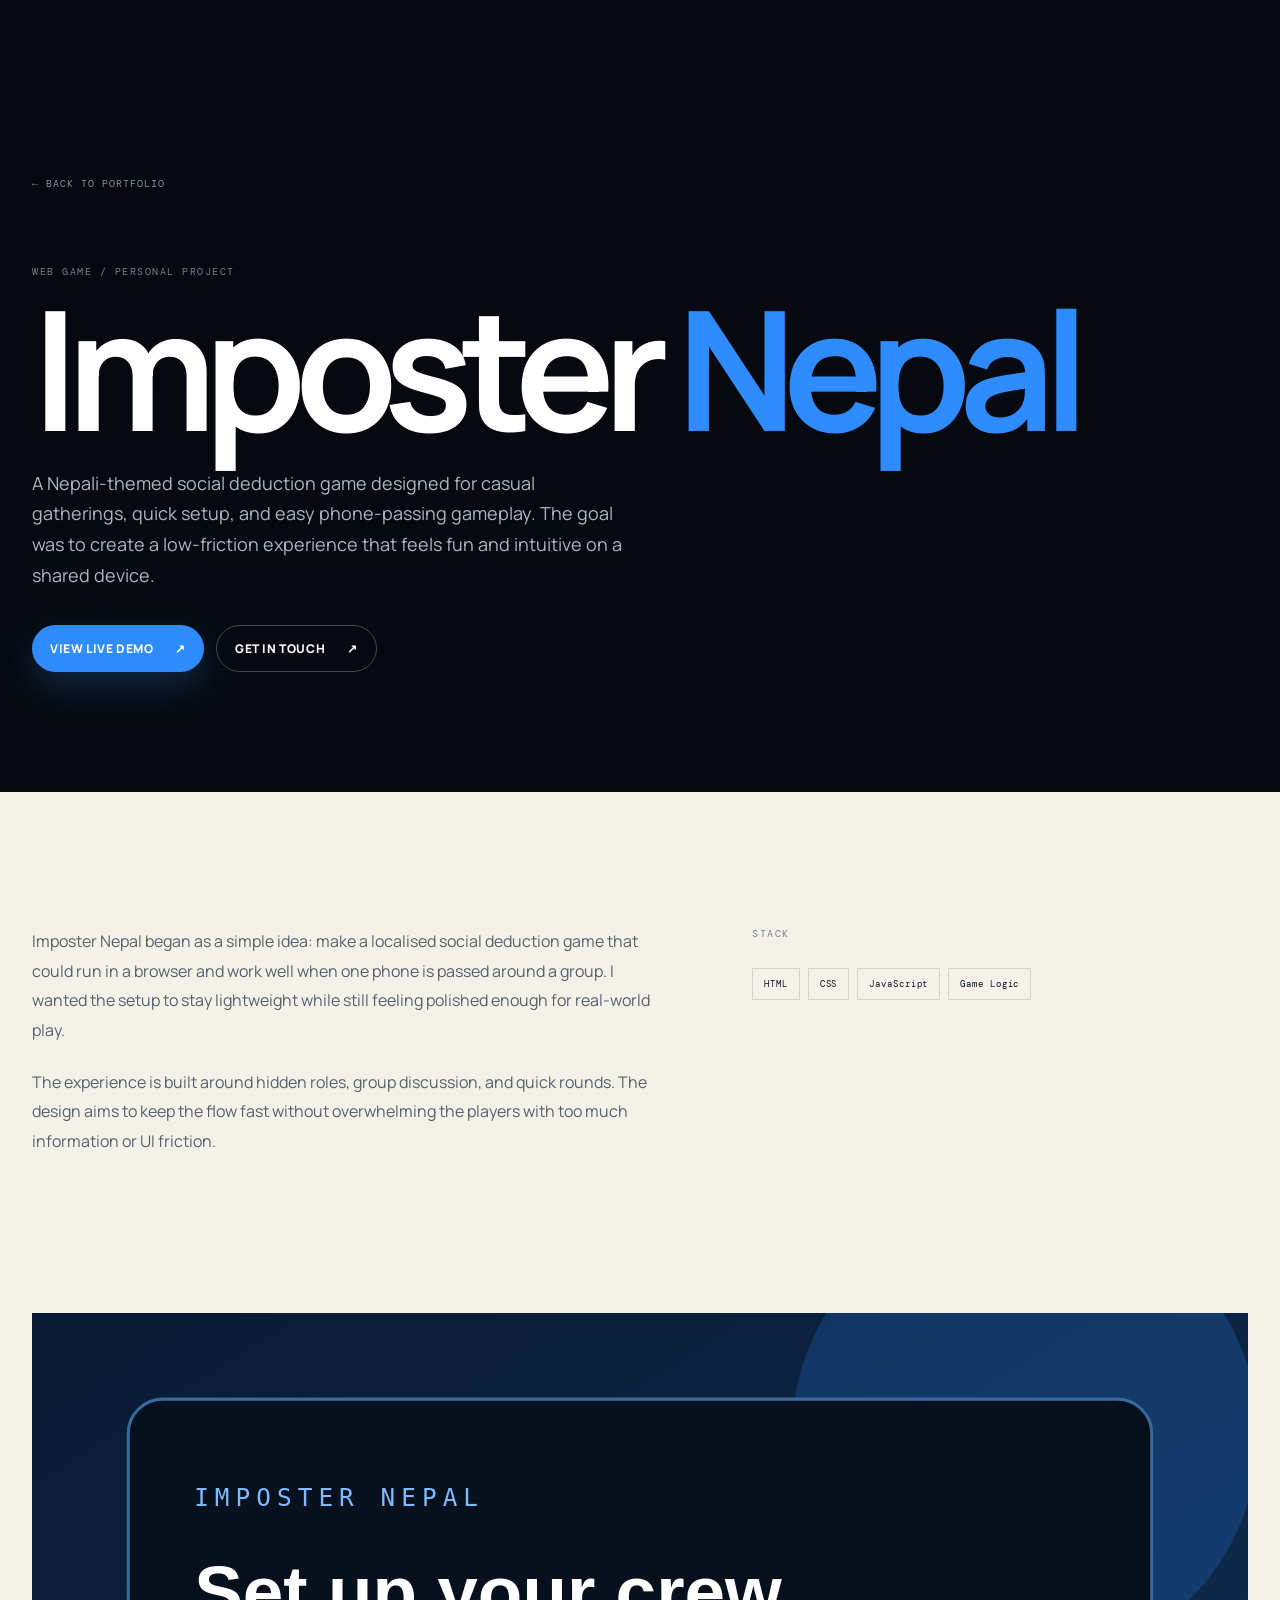
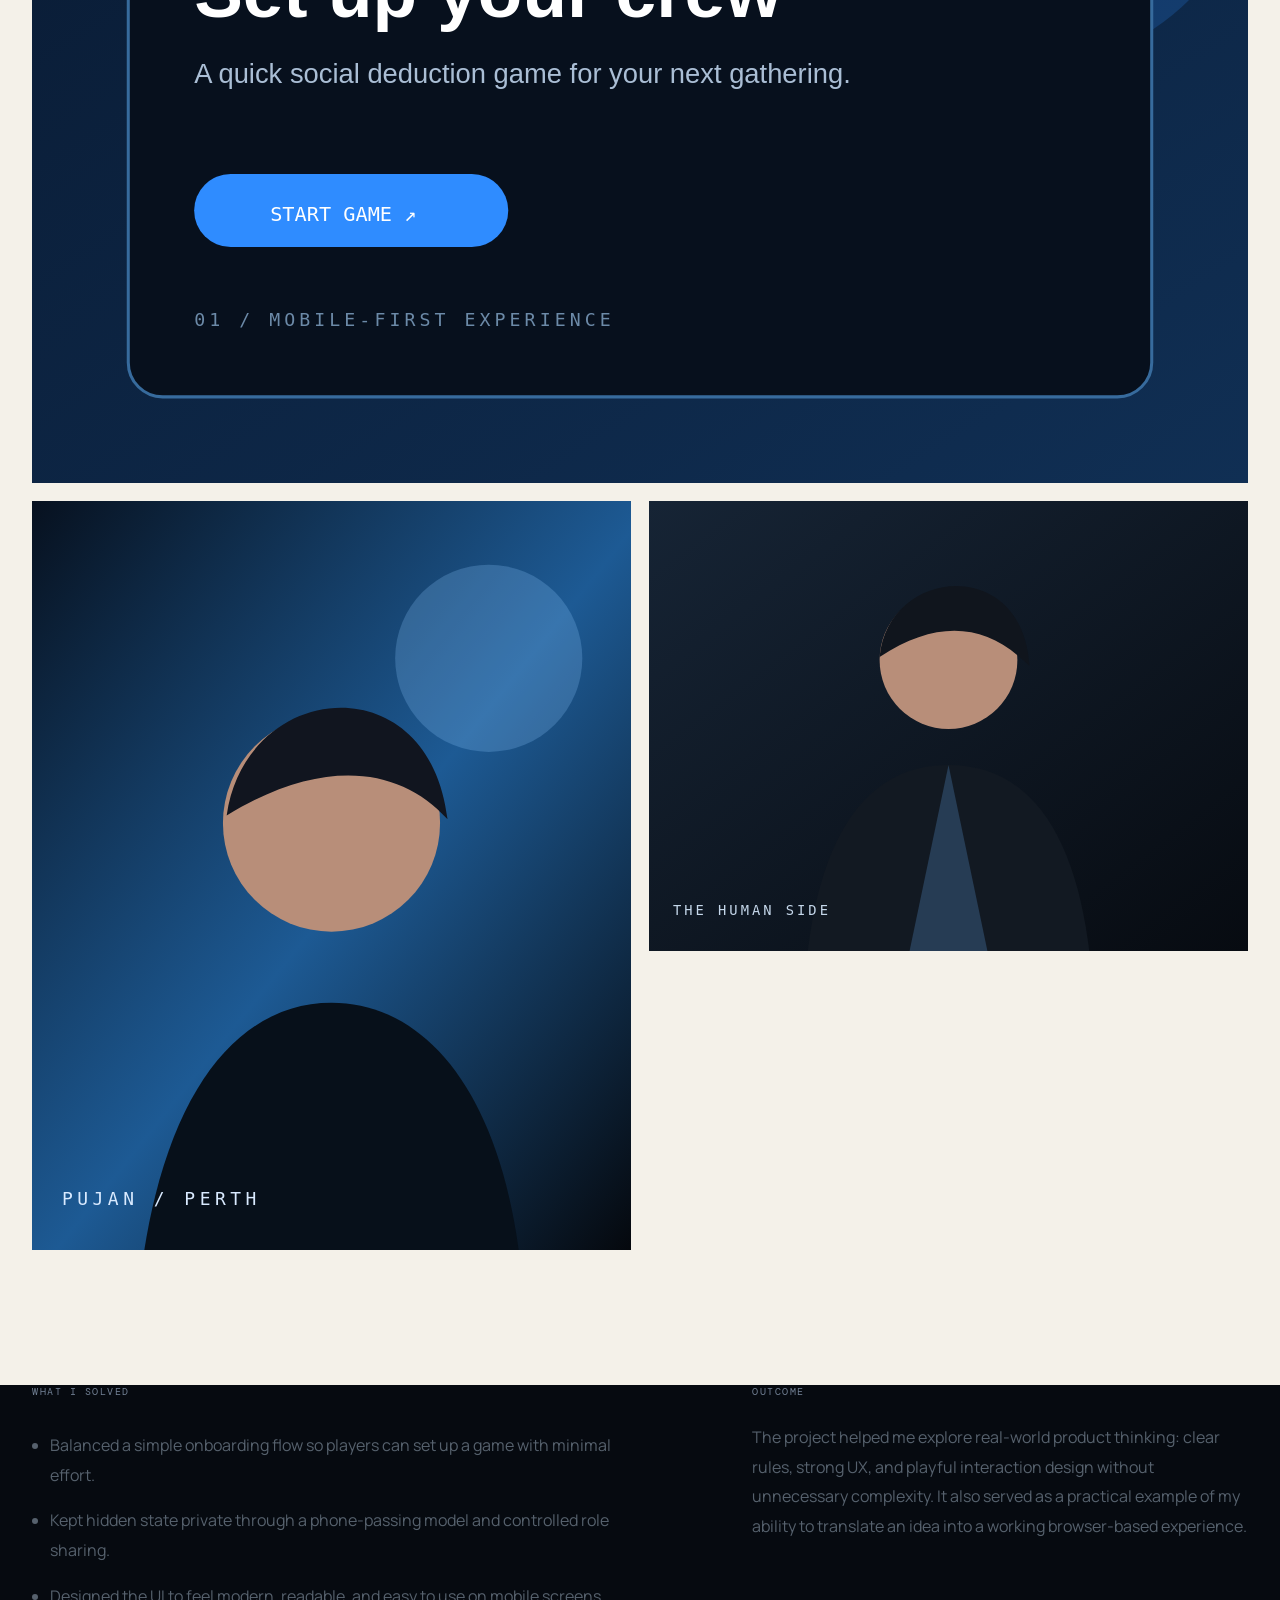
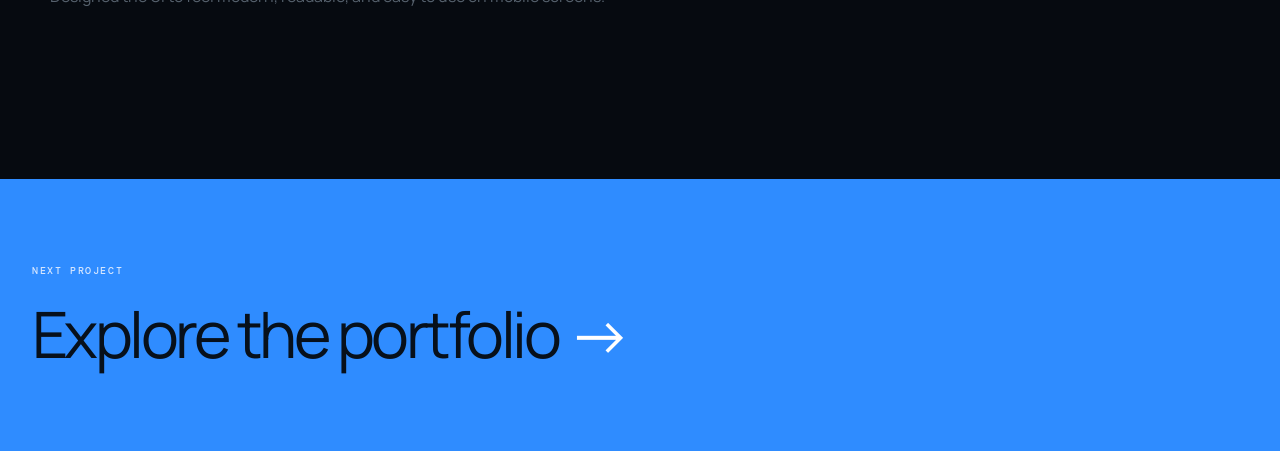
==== projects/imposter-nepal.html @ a8d38102 "Build personal portfolio website Create a responsive portfolio landing page with animated interactio" ====
<!doctype html>
<html lang="en">
<head>
  <meta charset="utf-8">
  <meta name="viewport" content="width=device-width,initial-scale=1">
  <meta name="description" content="Imposter Nepal case study - a social deduction party web game built with HTML, CSS and JavaScript.">
  <title>Imposter Nepal - Case Study</title>
  <link rel="preconnect" href="https://fonts.googleapis.com">
  <link rel="preconnect" href="https://fonts.gstatic.com" crossorigin>
  <link href="https://fonts.googleapis.com/css2?family=DM+Mono:wght@400;500&family=Manrope:wght@400;500;600;700;800&display=swap" rel="stylesheet">
  <link rel="stylesheet" href="../styles.css">
</head>
<body class="case-page">
  <header class="case-hero">
    <div class="container">
      <a class="back-link" href="../index.html">← Back to portfolio</a>
      <div class="case-kicker">WEB GAME / PERSONAL PROJECT</div>
      <h1>Imposter <em>Nepal</em></h1>
      <p>A Nepali-themed social deduction game designed for casual gatherings, quick setup, and easy phone-passing gameplay. The goal was to create a low-friction experience that feels fun and intuitive on a shared device.</p>
      <div class="case-actions">
        <a class="btn btn-primary" href="https://pujanp9.github.io/Imposter-Nepal/" target="_blank" rel="noreferrer">View live demo <span>↗</span></a>
        <a class="btn btn-ghost" href="../index.html#contact">Get in touch <span>↗</span></a>
      </div>
    </div>
  </header>
  <main>
    <section class="case-section">
      <div class="container case-grid">
        <div class="case-copy">
          <p>Imposter Nepal began as a simple idea: make a localised social deduction game that could run in a browser and work well when one phone is passed around a group. I wanted the setup to stay lightweight while still feeling polished enough for real-world play.</p>
          <p>The experience is built around hidden roles, group discussion, and quick rounds. The design aims to keep the flow fast without overwhelming the players with too much information or UI friction.</p>
        </div>
        <aside>
          <div class="case-kicker">STACK</div>
          <div class="case-tech"><span>HTML</span><span>CSS</span><span>JavaScript</span><span>Game Logic</span></div>
        </aside>
      </div>
    </section>
    <section class="case-gallery">
      <div class="container">
        <div class="gallery-main"><img src="../assets/images/imposter-setup.svg" alt="Imposter Nepal setup screen"></div>
        <div class="gallery-two">
          <img src="../assets/images/pujan-night.svg" alt="Project atmosphere detail">
          <img src="../assets/images/pujan-formal.svg" alt="Project usage example">
        </div>
      </div>
    </section>
    <section class="case-section dark-section" style="padding-top:0;">
      <div class="container case-grid">
        <div class="case-copy">
          <div class="case-kicker">WHAT I SOLVED</div>
          <ul>
            <li>Balanced a simple onboarding flow so players can set up a game with minimal effort.</li>
            <li>Kept hidden state private through a phone-passing model and controlled role sharing.</li>
            <li>Designed the UI to feel modern, readable, and easy to use on mobile screens.</li>
          </ul>
        </div>
        <div class="case-copy">
          <div class="case-kicker">OUTCOME</div>
          <p>The project helped me explore real-world product thinking: clear rules, strong UX, and playful interaction design without unnecessary complexity. It also served as a practical example of my ability to translate an idea into a working browser-based experience.</p>
        </div>
      </div>
    </section>
    <section class="case-next">
      <div class="container">
        <div class="section-kicker">NEXT PROJECT</div>
        <a href="../index.html#work"><em>Explore the portfolio</em> →</a>
      </div>
    </section>
  </main>
</body>
</html>
---- styles.css ----
:root{--bg:#060a10;--bg2:#0a111a;--surface:#0e1722;--surface2:#111e2c;--paper:#f4f1e9;--ink:#08111d;--white:#f6f8fb;--muted:#9aa7b6;--blue:#2f8cff;--blue2:#1167d9;--red:#e63a4f;--line:rgba(255,255,255,.12);--line-dark:rgba(5,15,25,.13);--mono:'DM Mono',monospace;--sans:'Manrope',sans-serif;--ease:cubic-bezier(.2,.75,.2,1)}*{box-sizing:border-box}html{scroll-behavior:smooth}body{margin:0;background:var(--paper);color:var(--ink);font-family:var(--sans);overflow-x:hidden}.noise{position:fixed;inset:0;pointer-events:none;z-index:100;background-image:url("data:image/svg+xml,%3Csvg viewBox='0 0 180 180' xmlns='http://www.w3.org/2000/svg'%3E%3Cfilter id='n'%3E%3CfeTurbulence type='fractalNoise' baseFrequency='.85' numOctaves='4' stitchTiles='stitch'/%3E%3C/filter%3E%3Crect width='100%25' height='100%25' filter='url(%23n)' opacity='.025'/%3E%3C/svg%3E");mix-blend-mode:soft-light}.container{width:min(1240px,calc(100% - 64px));margin:auto}.nav-wrap{position:fixed;top:0;left:0;right:0;z-index:50;padding:18px 0;transition:.35s var(--ease)}.nav-wrap.scrolled{background:rgba(6,10,16,.82);backdrop-filter:blur(18px);padding:11px 0;border-bottom:1px solid var(--line)}.nav{display:flex;align-items:center;justify-content:space-between;gap:24px}.brand{color:#fff;text-decoration:none;font-weight:800;letter-spacing:.06em;font-size:16px}.brand span{color:var(--blue)}.nav-links{display:flex;gap:30px;margin-left:auto;margin-right:12px}.nav-links a,.nav-cta{color:#dfe7f1;text-decoration:none;font-size:12px;font-weight:700;letter-spacing:.06em;text-transform:uppercase}.nav-links a{opacity:.7;transition:.25s}.nav-links a:hover{opacity:1;color:#fff}.nav-cta{border:1px solid rgba(255,255,255,.2);padding:11px 15px;border-radius:999px}.nav-cta span{color:var(--blue)}.menu-btn,.mobile-menu{display:none}.scroll-progress{position:fixed;top:0;left:0;right:0;height:2px;z-index:80}.scroll-progress span{display:block;height:100%;width:0;background:var(--blue)}.hero{min-height:100svh;background:var(--bg);color:#fff;position:relative;overflow:hidden;display:flex;align-items:center}.hero-grid{position:absolute;inset:-20%;opacity:.25;background-image:linear-gradient(rgba(255,255,255,.045) 1px,transparent 1px),linear-gradient(90deg,rgba(255,255,255,.045) 1px,transparent 1px);background-size:80px 80px;transform:perspective(900px) rotateX(64deg) translateY(24%);transform-origin:center bottom}.hero-grid:after{content:"";position:absolute;inset:0;background:radial-gradient(circle at 55% 40%,rgba(47,140,255,.18),transparent 34%),linear-gradient(to bottom,transparent 20%,var(--bg) 80%)}.hero-glow{position:absolute;width:620px;height:620px;border-radius:50%;background:rgba(47,140,255,.12);filter:blur(120px);right:-180px;top:10%}.hero-inner{display:grid;grid-template-columns:1.05fr .95fr;gap:70px;align-items:center;position:relative;z-index:2;padding-top:90px}.eyebrow,.section-kicker,.section-num,.project-meta,.project-card-top,.timeline-content>span,.portrait-label,.footer,.interest-list span,.skill-group>span{font-family:var(--mono);font-size:10px;letter-spacing:.16em;font-weight:500}.eyebrow{color:#a9b7c8;margin:0 0 28px}.eyebrow i{font-style:normal;color:var(--red);margin:0 8px}.hero-title{font-size:clamp(58px,8vw,122px);line-height:.82;letter-spacing:-.065em;margin:0;font-weight:800}.hero-title .line{display:block}.hero-title .accent{color:var(--blue)}.hero-lede{max-width:590px;font-size:18px;line-height:1.65;color:#b9c4d1;margin:34px 0 28px}.hero-actions{display:flex;gap:12px;flex-wrap:wrap}.btn{display:inline-flex;align-items:center;gap:22px;padding:14px 18px;text-decoration:none;font-size:12px;font-weight:800;text-transform:uppercase;letter-spacing:.05em;transition:.35s var(--ease);border-radius:999px}.btn span{transition:.35s}.btn:hover span{transform:translate(4px,-3px)}.btn-primary{background:var(--blue);color:#fff;box-shadow:0 14px 35px rgba(47,140,255,.22)}.btn-primary:hover{background:#4c9dff;transform:translateY(-2px)}.btn-ghost{color:#fff;border:1px solid rgba(255,255,255,.25)}.btn-ghost:hover{border-color:#fff;transform:translateY(-2px)}.hero-links{display:flex;gap:22px;margin-top:30px}.hero-links a{color:#7f8ea0;text-decoration:none;font:10px var(--mono);letter-spacing:.12em;text-transform:uppercase}.hero-links a:hover{color:#fff}.hero-links span{color:var(--blue)}.hero-portrait{position:relative;justify-self:end;width:min(480px,100%)}.portrait-frame{aspect-ratio:4/5;position:relative;overflow:hidden;background:#101a24;border:1px solid rgba(255,255,255,.13)}.portrait-frame img{width:100%;height:100%;object-fit:cover;object-position:48% center;filter:saturate(.82) contrast(1.08)}.portrait-shade{position:absolute;inset:0;background:linear-gradient(180deg,rgba(0,0,0,.02) 40%,rgba(0,0,0,.68) 100%)}.portrait-label{position:absolute;bottom:20px;left:20px;right:20px;display:flex;justify-content:space-between;color:#fff}.hero-stamp{position:absolute;right:-38px;top:38px;display:flex;flex-direction:column;gap:7px}.hero-stamp span{border:1px solid rgba(255,255,255,.2);color:#91a3b6;padding:8px 9px;font:9px var(--mono);letter-spacing:.13em;background:rgba(6,10,16,.7);backdrop-filter:blur(8px)}.hero-bottom{position:absolute;bottom:25px;left:50%;transform:translateX(-50%);display:flex;align-items:center;gap:15px;color:#718095;font:9px var(--mono);letter-spacing:.14em}.scroll-line{width:70px;height:1px;background:#344250}.section{padding:130px 0}.section-top{display:flex;gap:18px;align-items:center;margin-bottom:65px}.section-num{color:var(--blue)}.section-kicker{color:#718095}.display{font-size:clamp(44px,6vw,88px);line-height:.96;letter-spacing:-.055em;margin:0;font-weight:800}.display em{font-style:normal;color:var(--blue)}.intro{background:var(--paper)}.intro-layout{display:grid;grid-template-columns:1.15fr .85fr;gap:90px;align-items:start}.intro-text{font-size:16px;line-height:1.85;color:#3f4a57;padding-top:8px}.intro-text p{margin:0 0 22px}.intro-text .muted{color:#78838f}.facts{margin-top:100px;border-top:1px solid var(--line-dark);display:grid;grid-template-columns:repeat(4,1fr)}.facts>div{padding:28px 25px;border-right:1px solid var(--line-dark)}.facts>div:first-child{padding-left:0}.facts>div:last-child{border-right:0}.facts span{display:block;font:9px var(--mono);letter-spacing:.13em;color:#7a8794;margin-bottom:18px}.facts strong{display:block;font-size:21px;letter-spacing:-.03em}.facts small{display:block;color:#7c8792;margin-top:7px;line-height:1.5}.dark-section{background:var(--bg);color:#fff}.cap-heading{display:grid;grid-template-columns:1.1fr .9fr;gap:70px;align-items:end;margin-bottom:75px}.cap-heading p,.skills-layout p{color:#8593a4;line-height:1.7;max-width:420px;margin:0 0 5px}.cap-grid{display:grid;grid-template-columns:repeat(4,1fr);border-top:1px solid var(--line)}.cap-card{padding:28px 24px 30px;border-right:1px solid var(--line);min-height:340px;position:relative;transition:.4s var(--ease)}.cap-card:first-child{border-left:1px solid var(--line)}.cap-card:hover{background:rgba(255,255,255,.025);transform:translateY(-7px)}.cap-index{position:absolute;top:27px;right:22px;font:9px var(--mono);color:#596777}.cap-icon{font-size:27px;color:var(--blue);margin:40px 0 50px}.cap-card h3{font-size:22px;margin:0 0 13px;letter-spacing:-.03em}.cap-card p{color:#8d9aab;line-height:1.7;font-size:14px;min-height:96px}.tags,.project-tags{display:flex;gap:7px;flex-wrap:wrap;margin-top:22px}.tags span,.project-tags span{font:9px var(--mono);letter-spacing:.05em;color:#7d8b9c;border:1px solid rgba(255,255,255,.13);padding:7px 8px}.work{background:var(--paper)}.work-intro{display:grid;grid-template-columns:1fr .6fr;gap:70px;align-items:end;margin-bottom:70px}.work-intro p{color:#6e7884;line-height:1.7;margin:0}.featured-project{display:grid;grid-template-columns:1.2fr .8fr;min-height:640px;background:#09111b;color:#fff;overflow:hidden}.project-image-wrap{position:relative;min-height:560px;overflow:hidden}.project-image-wrap img{width:100%;height:100%;object-fit:cover;object-position:center;transition:1s var(--ease)}.featured-project:hover .project-image-wrap img{transform:scale(1.035)}.project-image-overlay{position:absolute;top:20px;left:20px;right:20px;display:flex;justify-content:space-between;color:#fff;font:9px var(--mono);letter-spacing:.14em}.featured-copy{padding:58px 48px;display:flex;flex-direction:column;justify-content:center}.project-meta{display:flex;justify-content:space-between;color:#748496;margin-bottom:35px}.featured-copy h3{font-size:clamp(50px,5vw,82px);line-height:.82;letter-spacing:-.06em;margin:0}.featured-copy h3 em{color:var(--blue);font-style:normal}.featured-copy p{color:#aab6c3;line-height:1.75;font-size:14px;margin:35px 0 0}.project-actions{display:flex;align-items:center;gap:22px;margin-top:35px}.text-link{color:#c8d2de;text-decoration:none;font:10px var(--mono);letter-spacing:.08em;text-transform:uppercase}.text-link:hover{color:#fff}.project-grid{display:grid;grid-template-columns:1fr 1fr;gap:18px;margin-top:18px}.project-card{border-top:1px solid var(--line-dark);padding:24px 0 15px}.project-card-top{display:flex;justify-content:space-between;color:#7c8895;margin-bottom:25px}.project-placeholder{height:280px;background:#0d1b2b;display:flex;align-items:center;justify-content:center;color:#fff;position:relative;overflow:hidden}.project-placeholder:before{content:"";position:absolute;inset:0;background-image:linear-gradient(135deg,rgba(47,140,255,.18) 1px,transparent 1px);background-size:26px 26px;transform:skewY(-12deg) scale(1.4)}.project-placeholder.alt{background:#15161a}.project-placeholder>div{position:relative;display:flex;flex-direction:column;text-align:center;line-height:.78;z-index:1}.project-placeholder .mono{font:10px var(--mono);letter-spacing:.2em;color:#7f91a5}.project-placeholder strong{font-size:54px;letter-spacing:-.07em}.project-placeholder span:last-child{font:9px var(--mono);color:var(--blue);letter-spacing:.15em;margin-top:15px}.project-card h3{font-size:25px;letter-spacing:-.035em;margin:25px 0 9px}.project-card p{color:#67727f;line-height:1.7;font-size:14px;margin:0;max-width:650px}.project-card .project-tags span{border-color:var(--line-dark);color:#65717e}.skills{padding-bottom:145px}.skills-layout{display:grid;grid-template-columns:1fr .65fr;gap:70px;align-items:end;margin-bottom:70px}.skill-groups{border-top:1px solid var(--line);border-bottom:1px solid var(--line)}.skill-group{display:grid;grid-template-columns:240px 1fr;gap:40px;padding:30px 0;border-bottom:1px solid var(--line)}.skill-group:last-child{border-bottom:0}.skill-group>span{color:#657487;padding-top:6px}.skill-group>div{display:flex;flex-wrap:wrap;gap:8px}.skill-group b{font-size:15px;font-weight:600;padding:9px 11px;border:1px solid var(--line);color:#d7e0e9}.experience{background:var(--paper)}.experience-heading{margin-bottom:70px}.timeline{position:relative;margin-left:180px}.timeline:before{content:"";position:absolute;left:0;top:0;bottom:0;width:1px;background:var(--line-dark)}.timeline-item{position:relative;display:grid;grid-template-columns:180px 1fr;gap:60px;padding:0 0 70px}.timeline-year{font:10px var(--mono);color:#71808d;padding-top:4px;text-align:right;padding-right:30px}.timeline-dot{position:absolute;left:-5px;top:0;width:11px;height:11px;border-radius:50%;background:var(--blue);box-shadow:0 0 0 6px var(--paper)}.timeline-content{padding-left:40px}.timeline-content>span{color:var(--blue);display:block;margin-bottom:12px}.timeline-content h3{font-size:28px;letter-spacing:-.04em;margin:0}.timeline-content h4{font-size:14px;font-weight:600;color:#71808d;margin:7px 0 18px}.timeline-content p{color:#66727e;line-height:1.75;max-width:650px;margin:0}.personal{padding-bottom:150px}.personal-grid{display:grid;grid-template-columns:.9fr 1.1fr;gap:80px;align-items:end}.personal-copy>p{color:#8d9aaa;line-height:1.8;max-width:500px;margin:32px 0}.interest-list{display:flex;flex-wrap:wrap;gap:9px}.interest-list span{border:1px solid var(--line);color:#a5b2c0;padding:10px 12px}.personal-image{position:relative;aspect-ratio:4/3;overflow:hidden}.personal-image img{width:100%;height:100%;object-fit:cover;object-position:center 32%;filter:saturate(.8)}.personal-image:after{content:"";position:absolute;inset:0;background:linear-gradient(180deg,transparent 45%,rgba(0,0,0,.55))}.personal-image span{position:absolute;bottom:18px;left:20px;z-index:2;font:9px var(--mono);letter-spacing:.14em;color:#fff}.contact{background:var(--paper);padding:150px 0 170px}.contact-inner{max-width:1100px}.contact-title{font-size:clamp(60px,9vw,125px);line-height:.84;letter-spacing:-.07em;margin:0}.contact-title em{color:var(--blue);font-style:normal}.contact-copy{max-width:520px;color:#697582;line-height:1.75;margin:35px 0}.email-link{display:inline-flex;align-items:center;gap:30px;color:var(--ink);font-size:clamp(24px,3vw,42px);font-weight:700;letter-spacing:-.04em;text-decoration:none;border-bottom:1px solid #aeb7c0;padding-bottom:8px}.email-link span{color:var(--blue);font-size:.65em}.contact-links{display:flex;gap:25px;margin-top:45px}.contact-links a{color:#64717d;text-decoration:none;font:10px var(--mono);letter-spacing:.1em;text-transform:uppercase}.contact-links a:hover{color:var(--ink)}.footer{background:#05080d;color:#637080;padding:25px 0}.footer .container{display:flex;justify-content:space-between;gap:20px}.footer span:first-child{color:#fff}.cursor-dot,.cursor-ring{position:fixed;pointer-events:none;z-index:200;opacity:0;transition:opacity .2s}.cursor-dot{width:5px;height:5px;background:#fff;border-radius:50%;transform:translate(-50%,-50%)}.cursor-ring{width:34px;height:34px;border:1px solid rgba(255,255,255,.5);border-radius:50%;transform:translate(-50%,-50%);transition:width .2s,height .2s,border-color .2s}.cursor-ring.hover{width:54px;height:54px;border-color:var(--blue)}.reveal{opacity:0;transform:translateY(35px);transition:opacity .8s var(--ease),transform .8s var(--ease)}.reveal.is-visible{opacity:1;transform:none}.delay-1{transition-delay:.1s}.delay-2{transition-delay:.18s}.delay-3{transition-delay:.26s}.delay-4{transition-delay:.34s}@media(max-width:1000px){.nav-links{gap:17px}.hero-inner{grid-template-columns:1fr .72fr;gap:35px}.hero-title{font-size:clamp(56px,8.5vw,88px)}.cap-grid{grid-template-columns:1fr 1fr}.cap-card:nth-child(2){border-right:0}.cap-card:nth-child(3){border-left:1px solid var(--line);border-top:1px solid var(--line)}.cap-card:nth-child(4){border-top:1px solid var(--line)}.featured-project{grid-template-columns:1fr}.project-image-wrap{min-height:520px}.featured-copy{padding:50px}.facts{grid-template-columns:1fr 1fr}.facts>div:nth-child(2){border-right:0}.facts>div:nth-child(n+3){border-top:1px solid var(--line-dark)}.timeline{margin-left:80px}.timeline-item{grid-template-columns:100px 1fr;gap:20px}.timeline-year{padding-right:15px}.timeline-content{padding-left:30px}}@media(max-width:760px){.container{width:min(100% - 36px,1240px)}.nav-links,.nav-cta{display:none}.menu-btn{display:flex;background:none;border:0;flex-direction:column;gap:5px;padding:8px}.menu-btn span{width:24px;height:1px;background:#fff}.mobile-menu{display:flex;position:fixed;top:64px;left:18px;right:18px;background:rgba(6,10,16,.97);border:1px solid var(--line);padding:20px;flex-direction:column;gap:20px;transform:translateY(-15px);opacity:0;pointer-events:none;transition:.3s}.mobile-menu.open{transform:none;opacity:1;pointer-events:auto}.mobile-menu a{color:#fff;text-decoration:none;font-size:14px;font-weight:700}.hero-inner{grid-template-columns:1fr;padding-top:115px;padding-bottom:110px}.hero-portrait{width:70%;justify-self:end;margin-top:30px}.hero-stamp{right:-20px}.hero-bottom{display:none}.hero-title{font-size:clamp(55px,16vw,92px)}.hero-lede{font-size:15px}.section{padding:95px 0}.section-top{margin-bottom:45px}.intro-layout,.cap-heading,.work-intro,.skills-layout,.personal-grid{grid-template-columns:1fr;gap:35px}.display{font-size:clamp(44px,13vw,70px)}.facts{margin-top:65px}.facts>div{padding:22px 15px}.facts>div:first-child{padding-left:0}.facts strong{font-size:17px}.cap-grid{grid-template-columns:1fr}.cap-card,.cap-card:nth-child(3){border-left:0;border-right:0;border-top:1px solid var(--line)}.cap-card:first-child{border-left:0}.cap-card{min-height:0;padding:25px 0 35px}.cap-icon{margin:35px 0 30px}.cap-card p{min-height:0}.featured-copy{padding:35px 24px}.featured-copy h3{font-size:57px}.project-image-wrap{min-height:auto;aspect-ratio:1.15}.project-grid{grid-template-columns:1fr}.project-placeholder{height:230px}.skill-group{grid-template-columns:1fr;gap:15px}.timeline{margin-left:0}.timeline:before{left:0}.timeline-item{display:block;padding-left:30px}.timeline-year{text-align:left;padding:0 0 15px}.timeline-dot{left:-5px}.timeline-content{padding-left:0}.timeline-content h3{font-size:23px}.personal-image{order:-1}.contact{padding:110px 0 120px}.contact-title{font-size:clamp(54px,15vw,85px)}.email-link{font-size:20px}.contact-links{flex-wrap:wrap}.footer .container{flex-direction:column}.cursor-dot,.cursor-ring{display:none}}@media(prefers-reduced-motion:reduce){html{scroll-behavior:auto}.reveal{opacity:1;transform:none;transition:none}.project-image-wrap img,.cap-card,.btn{transition:none}}.case-page{background:var(--paper)}.case-hero{background:var(--bg);color:#fff;padding:170px 0 120px;position:relative;overflow:hidden}.case-hero:after{content:"";position:absolute;inset:0;opacity:.15;background-image:linear-gradient(120deg,rgba(47,140,255,.35) 1px,transparent 1px);background-size:45px 45px;transform:skewY(-9deg) scale(1.3)}.case-hero .container{position:relative;z-index:1}.back-link{display:inline-block;color:#8392a4;text-decoration:none;font:10px var(--mono);letter-spacing:.1em;text-transform:uppercase;margin-bottom:75px}.back-link:hover{color:#fff}.case-kicker{font:10px var(--mono);letter-spacing:.15em;color:#728195;margin-bottom:25px}.case-hero h1{font-size:clamp(75px,13vw,180px);line-height:.78;letter-spacing:-.075em;margin:0}.case-hero h1 em{font-style:normal;color:var(--blue)}.case-hero p{max-width:600px;color:#aab7c5;font-size:18px;line-height:1.7;margin:35px 0}.case-actions{display:flex;gap:12px;flex-wrap:wrap}.case-section{padding:135px 0}.case-grid{display:grid;grid-template-columns:1fr .8fr;gap:100px}.case-copy{font-size:16px;line-height:1.85;color:#56616d}.case-copy p{margin:0 0 22px}.case-gallery{padding:0 0 135px}.gallery-main img,.gallery-two img{width:100%;display:block}.gallery-main{background:#0d1b2b;overflow:hidden}.gallery-two{display:grid;grid-template-columns:1fr 1fr;gap:18px;margin-top:18px}.gallery-two img{background:#0d1b2b}.case-tech{display:flex;gap:8px;flex-wrap:wrap;margin-top:28px}.case-tech span{font:9px var(--mono);letter-spacing:.1em;padding:9px 11px;border:1px solid var(--line-dark)}.dark-section .case-tech span{border-color:var(--line)}.case-copy ul{margin:0 0 25px;padding-left:18px}.case-copy li{padding:8px 0}.case-next{background:var(--blue);color:#fff;padding:85px 0}.case-next .section-kicker{color:#d5e6ff}.case-next a{display:block;color:#fff;text-decoration:none;font-size:clamp(32px,5vw,72px);line-height:1;letter-spacing:-.055em;margin-top:25px}.case-next em{font-style:normal;color:#07101b}.case-next a:hover em{text-decoration:underline}@media(max-width:760px){.case-hero{padding:135px 0 90px}.case-hero h1{font-size:20vw}.case-grid{grid-template-columns:1fr;gap:40px}.case-section{padding:90px 0}.gallery-two{grid-template-columns:1fr}.case-hero p{font-size:15px}}
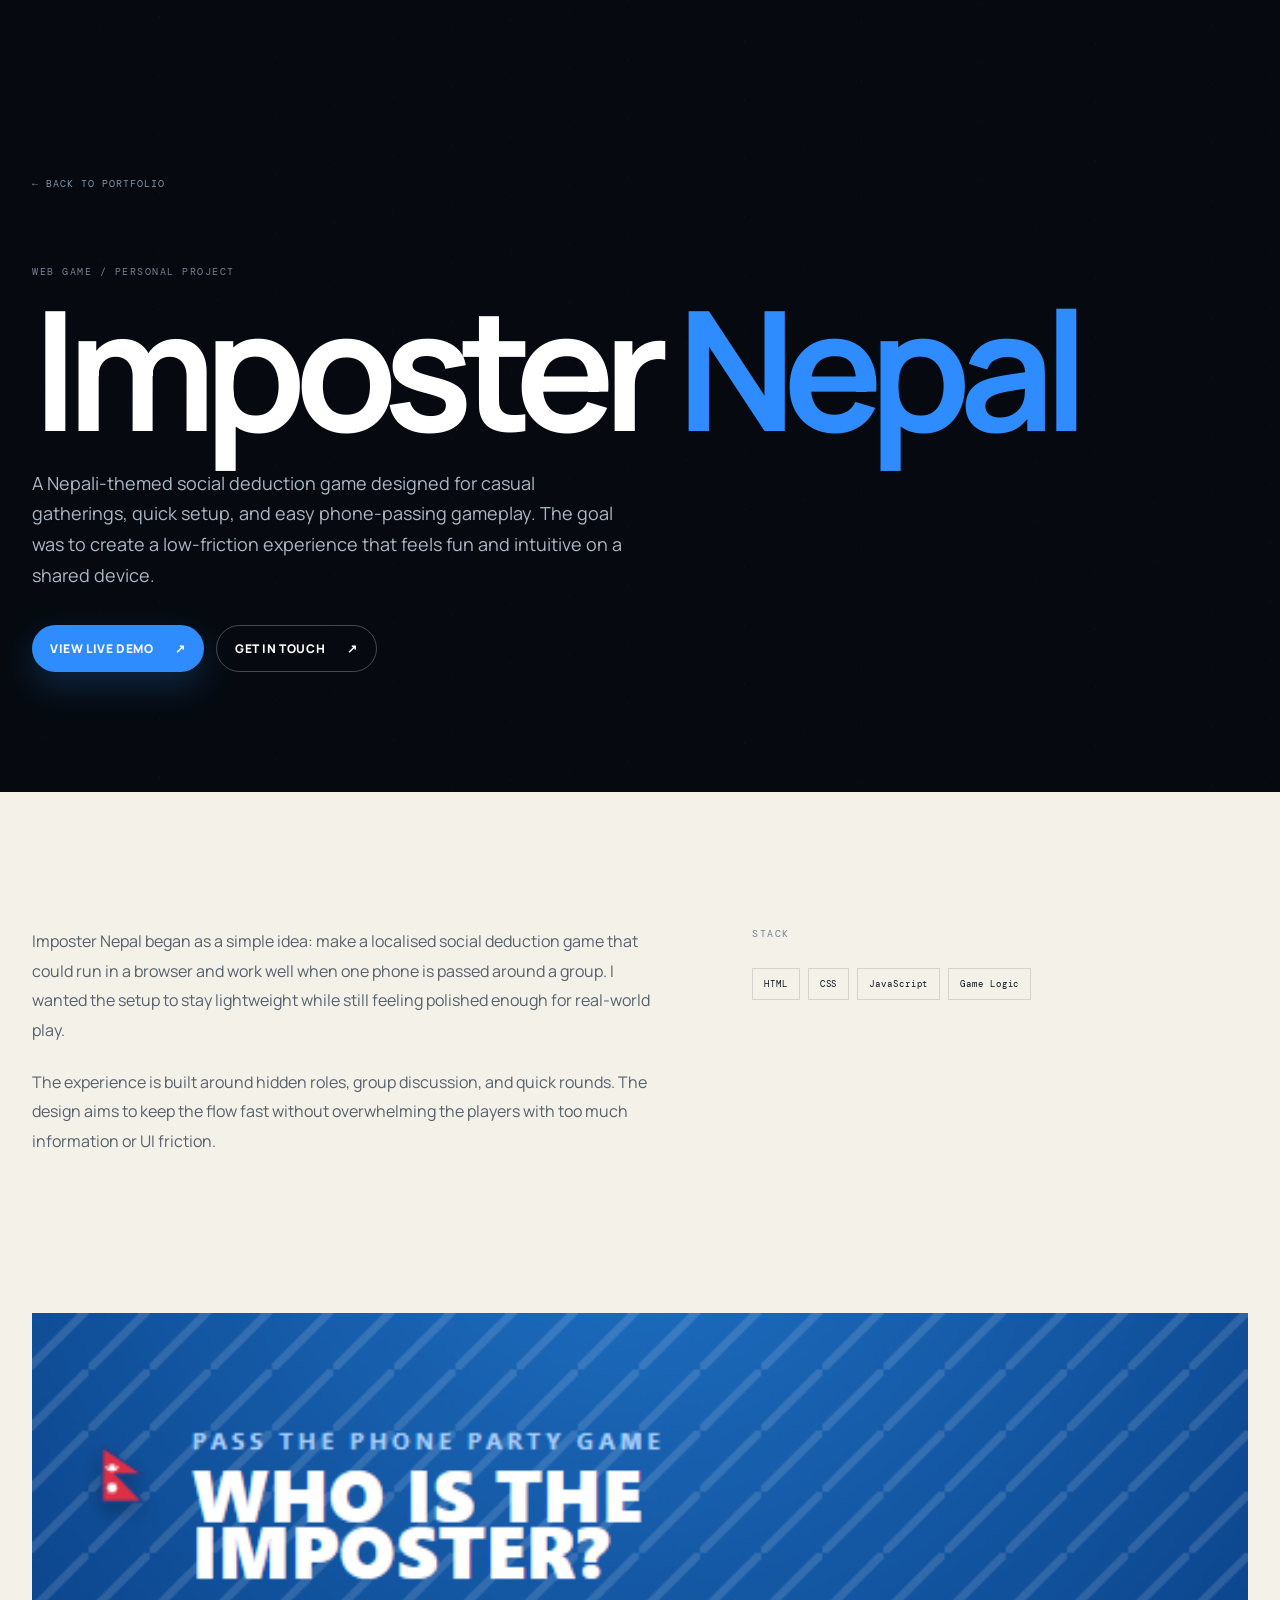
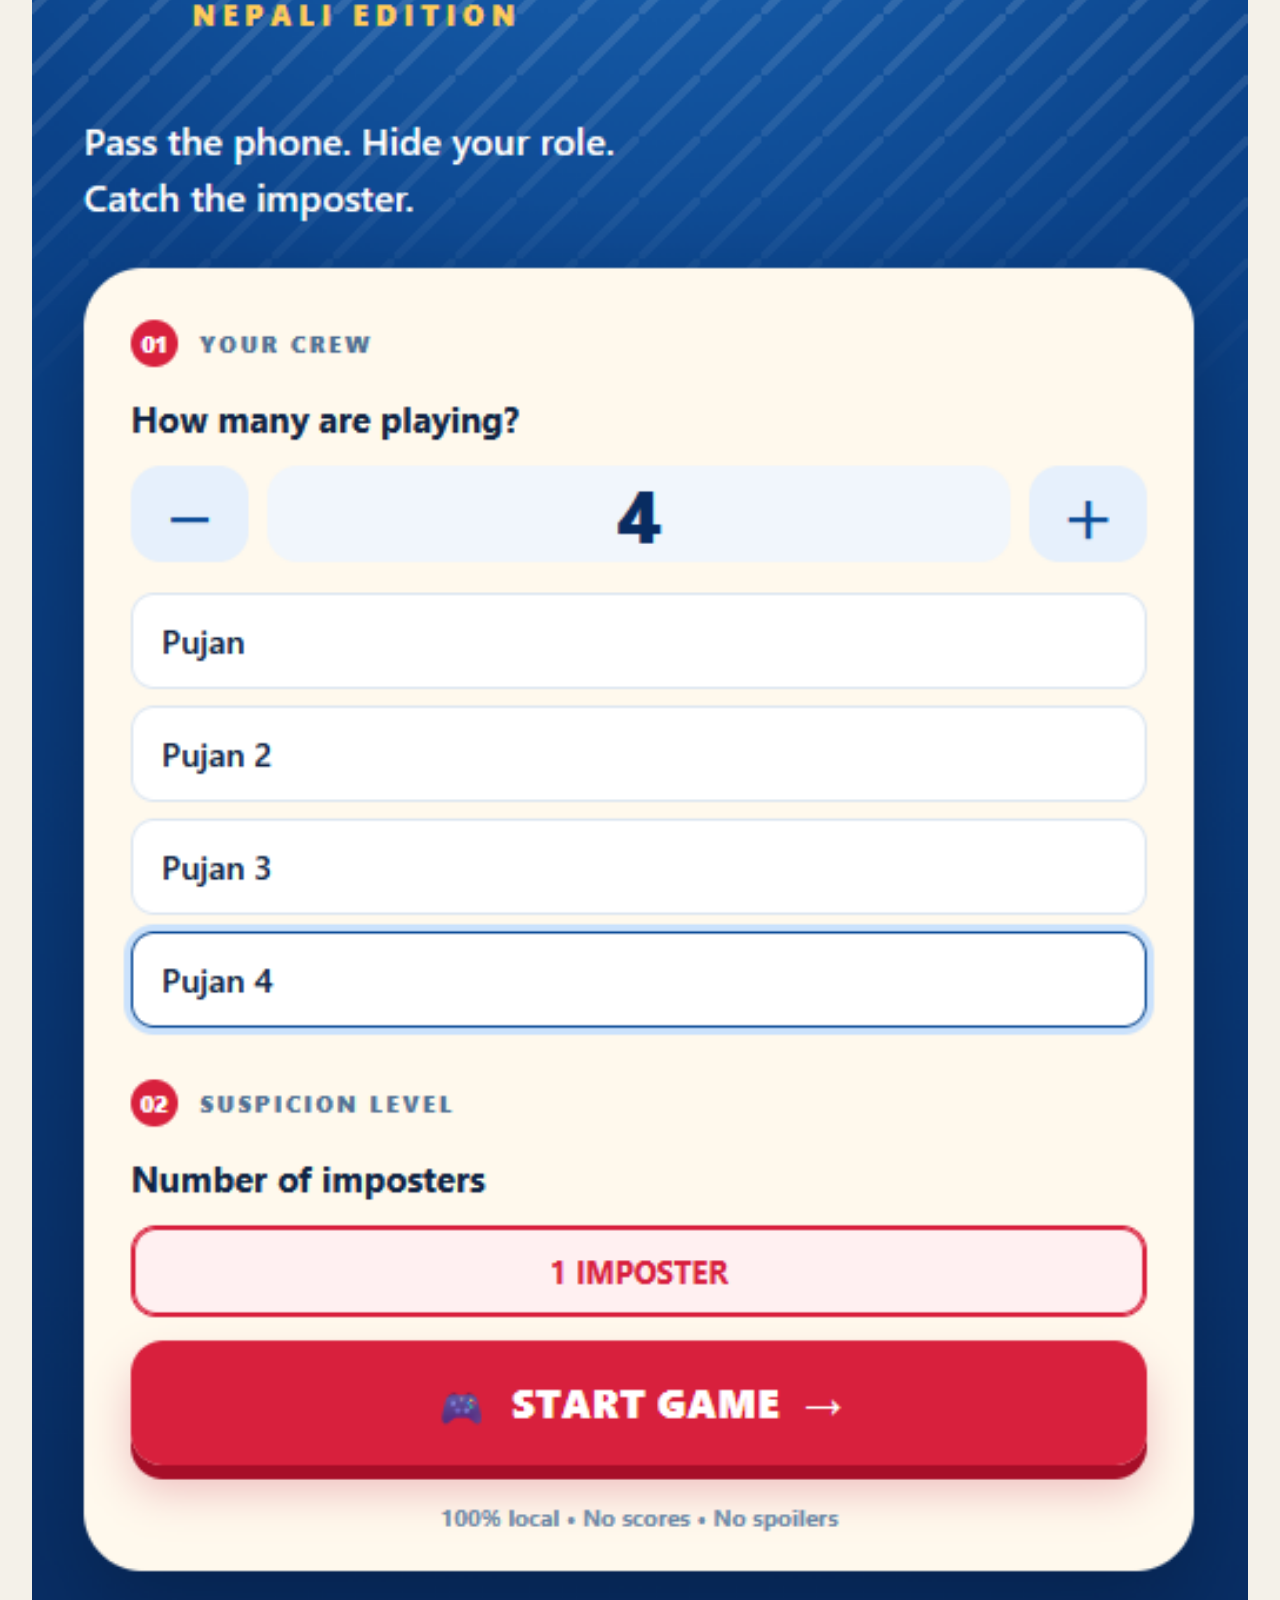
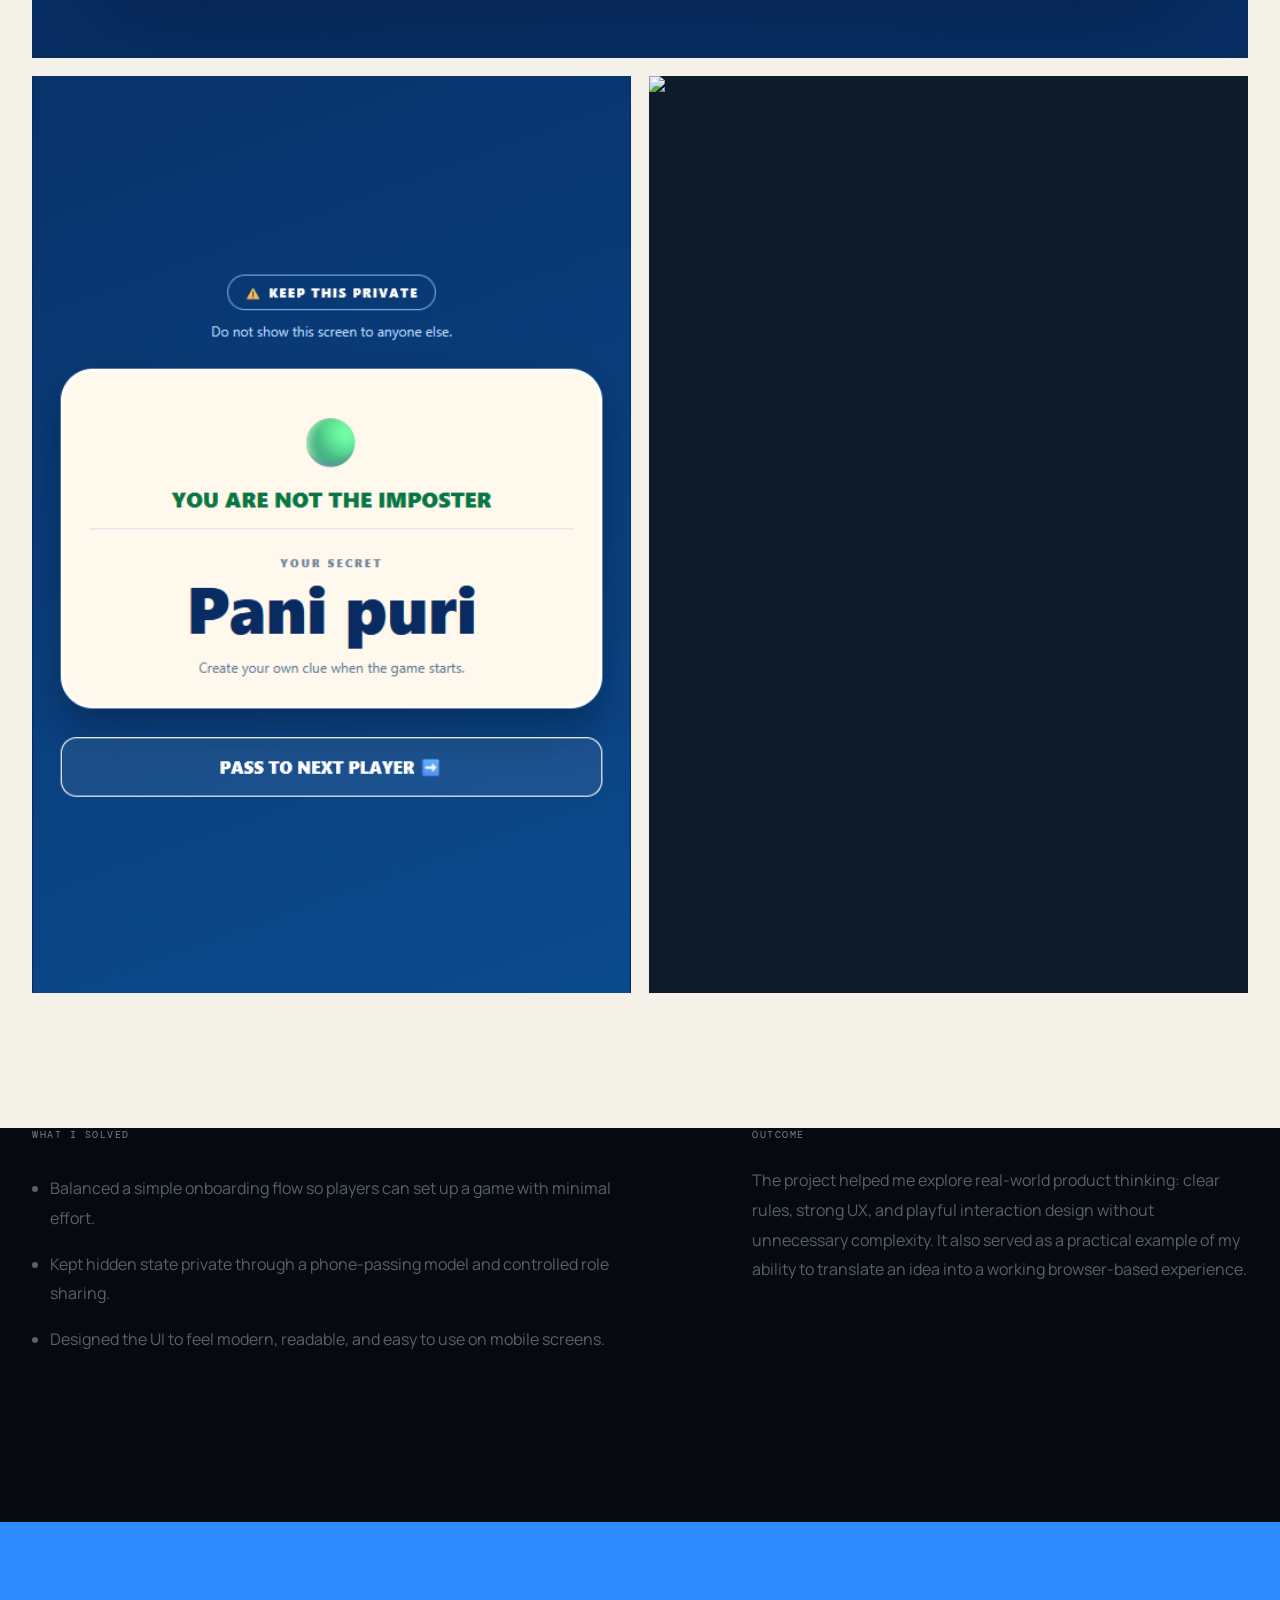
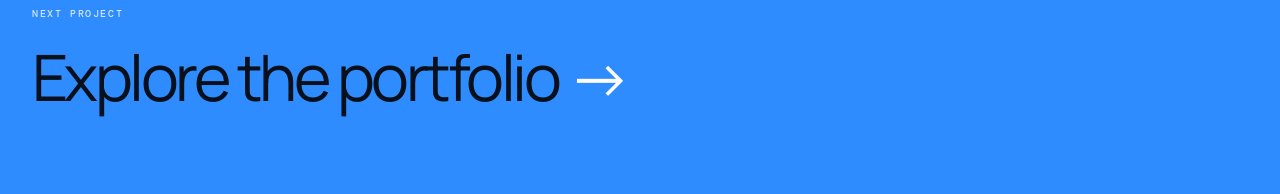
==== commit 72c80119: "Update images in imposter-nepal.html" ====
--- a/projects/imposter-nepal.html
+++ b/projects/imposter-nepal.html
@@ -38,10 +38,10 @@
     </section>
     <section class="case-gallery">
       <div class="container">
-        <div class="gallery-main"><img src="../assets/images/imposter-setup.svg" alt="Imposter Nepal setup screen"></div>
+        <div class="gallery-main"><img src="../assets/images/Game.png" alt="Imposter Nepal setup screen"></div>
         <div class="gallery-two">
-          <img src="../assets/images/pujan-night.svg" alt="Project atmosphere detail">
-          <img src="../assets/images/pujan-formal.svg" alt="Project usage example">
+          <img src="../assets/images/Game2.png" alt="Project atmosphere detail">
+          <img src="../assets/images/Game3.png alt="Project usage example">
         </div>
       </div>
     </section>
--- a/styles.css
+++ b/styles.css
@@ -1 +1,13 @@
-:root{--bg:#060a10;--bg2:#0a111a;--surface:#0e1722;--surface2:#111e2c;--paper:#f4f1e9;--ink:#08111d;--white:#f6f8fb;--muted:#9aa7b6;--blue:#2f8cff;--blue2:#1167d9;--red:#e63a4f;--line:rgba(255,255,255,.12);--line-dark:rgba(5,15,25,.13);--mono:'DM Mono',monospace;--sans:'Manrope',sans-serif;--ease:cubic-bezier(.2,.75,.2,1)}*{box-sizing:border-box}html{scroll-behavior:smooth}body{margin:0;background:var(--paper);color:var(--ink);font-family:var(--sans);overflow-x:hidden}.noise{position:fixed;inset:0;pointer-events:none;z-index:100;background-image:url("data:image/svg+xml,%3Csvg viewBox='0 0 180 180' xmlns='http://www.w3.org/2000/svg'%3E%3Cfilter id='n'%3E%3CfeTurbulence type='fractalNoise' baseFrequency='.85' numOctaves='4' stitchTiles='stitch'/%3E%3C/filter%3E%3Crect width='100%25' height='100%25' filter='url(%23n)' opacity='.025'/%3E%3C/svg%3E");mix-blend-mode:soft-light}.container{width:min(1240px,calc(100% - 64px));margin:auto}.nav-wrap{position:fixed;top:0;left:0;right:0;z-index:50;padding:18px 0;transition:.35s var(--ease)}.nav-wrap.scrolled{background:rgba(6,10,16,.82);backdrop-filter:blur(18px);padding:11px 0;border-bottom:1px solid var(--line)}.nav{display:flex;align-items:center;justify-content:space-between;gap:24px}.brand{color:#fff;text-decoration:none;font-weight:800;letter-spacing:.06em;font-size:16px}.brand span{color:var(--blue)}.nav-links{display:flex;gap:30px;margin-left:auto;margin-right:12px}.nav-links a,.nav-cta{color:#dfe7f1;text-decoration:none;font-size:12px;font-weight:700;letter-spacing:.06em;text-transform:uppercase}.nav-links a{opacity:.7;transition:.25s}.nav-links a:hover{opacity:1;color:#fff}.nav-cta{border:1px solid rgba(255,255,255,.2);padding:11px 15px;border-radius:999px}.nav-cta span{color:var(--blue)}.menu-btn,.mobile-menu{display:none}.scroll-progress{position:fixed;top:0;left:0;right:0;height:2px;z-index:80}.scroll-progress span{display:block;height:100%;width:0;background:var(--blue)}.hero{min-height:100svh;background:var(--bg);color:#fff;position:relative;overflow:hidden;display:flex;align-items:center}.hero-grid{position:absolute;inset:-20%;opacity:.25;background-image:linear-gradient(rgba(255,255,255,.045) 1px,transparent 1px),linear-gradient(90deg,rgba(255,255,255,.045) 1px,transparent 1px);background-size:80px 80px;transform:perspective(900px) rotateX(64deg) translateY(24%);transform-origin:center bottom}.hero-grid:after{content:"";position:absolute;inset:0;background:radial-gradient(circle at 55% 40%,rgba(47,140,255,.18),transparent 34%),linear-gradient(to bottom,transparent 20%,var(--bg) 80%)}.hero-glow{position:absolute;width:620px;height:620px;border-radius:50%;background:rgba(47,140,255,.12);filter:blur(120px);right:-180px;top:10%}.hero-inner{display:grid;grid-template-columns:1.05fr .95fr;gap:70px;align-items:center;position:relative;z-index:2;padding-top:90px}.eyebrow,.section-kicker,.section-num,.project-meta,.project-card-top,.timeline-content>span,.portrait-label,.footer,.interest-list span,.skill-group>span{font-family:var(--mono);font-size:10px;letter-spacing:.16em;font-weight:500}.eyebrow{color:#a9b7c8;margin:0 0 28px}.eyebrow i{font-style:normal;color:var(--red);margin:0 8px}.hero-title{font-size:clamp(58px,8vw,122px);line-height:.82;letter-spacing:-.065em;margin:0;font-weight:800}.hero-title .line{display:block}.hero-title .accent{color:var(--blue)}.hero-lede{max-width:590px;font-size:18px;line-height:1.65;color:#b9c4d1;margin:34px 0 28px}.hero-actions{display:flex;gap:12px;flex-wrap:wrap}.btn{display:inline-flex;align-items:center;gap:22px;padding:14px 18px;text-decoration:none;font-size:12px;font-weight:800;text-transform:uppercase;letter-spacing:.05em;transition:.35s var(--ease);border-radius:999px}.btn span{transition:.35s}.btn:hover span{transform:translate(4px,-3px)}.btn-primary{background:var(--blue);color:#fff;box-shadow:0 14px 35px rgba(47,140,255,.22)}.btn-primary:hover{background:#4c9dff;transform:translateY(-2px)}.btn-ghost{color:#fff;border:1px solid rgba(255,255,255,.25)}.btn-ghost:hover{border-color:#fff;transform:translateY(-2px)}.hero-links{display:flex;gap:22px;margin-top:30px}.hero-links a{color:#7f8ea0;text-decoration:none;font:10px var(--mono);letter-spacing:.12em;text-transform:uppercase}.hero-links a:hover{color:#fff}.hero-links span{color:var(--blue)}.hero-portrait{position:relative;justify-self:end;width:min(480px,100%)}.portrait-frame{aspect-ratio:4/5;position:relative;overflow:hidden;background:#101a24;border:1px solid rgba(255,255,255,.13)}.portrait-frame img{width:100%;height:100%;object-fit:cover;object-position:48% center;filter:saturate(.82) contrast(1.08)}.portrait-shade{position:absolute;inset:0;background:linear-gradient(180deg,rgba(0,0,0,.02) 40%,rgba(0,0,0,.68) 100%)}.portrait-label{position:absolute;bottom:20px;left:20px;right:20px;display:flex;justify-content:space-between;color:#fff}.hero-stamp{position:absolute;right:-38px;top:38px;display:flex;flex-direction:column;gap:7px}.hero-stamp span{border:1px solid rgba(255,255,255,.2);color:#91a3b6;padding:8px 9px;font:9px var(--mono);letter-spacing:.13em;background:rgba(6,10,16,.7);backdrop-filter:blur(8px)}.hero-bottom{position:absolute;bottom:25px;left:50%;transform:translateX(-50%);display:flex;align-items:center;gap:15px;color:#718095;font:9px var(--mono);letter-spacing:.14em}.scroll-line{width:70px;height:1px;background:#344250}.section{padding:130px 0}.section-top{display:flex;gap:18px;align-items:center;margin-bottom:65px}.section-num{color:var(--blue)}.section-kicker{color:#718095}.display{font-size:clamp(44px,6vw,88px);line-height:.96;letter-spacing:-.055em;margin:0;font-weight:800}.display em{font-style:normal;color:var(--blue)}.intro{background:var(--paper)}.intro-layout{display:grid;grid-template-columns:1.15fr .85fr;gap:90px;align-items:start}.intro-text{font-size:16px;line-height:1.85;color:#3f4a57;padding-top:8px}.intro-text p{margin:0 0 22px}.intro-text .muted{color:#78838f}.facts{margin-top:100px;border-top:1px solid var(--line-dark);display:grid;grid-template-columns:repeat(4,1fr)}.facts>div{padding:28px 25px;border-right:1px solid var(--line-dark)}.facts>div:first-child{padding-left:0}.facts>div:last-child{border-right:0}.facts span{display:block;font:9px var(--mono);letter-spacing:.13em;color:#7a8794;margin-bottom:18px}.facts strong{display:block;font-size:21px;letter-spacing:-.03em}.facts small{display:block;color:#7c8792;margin-top:7px;line-height:1.5}.dark-section{background:var(--bg);color:#fff}.cap-heading{display:grid;grid-template-columns:1.1fr .9fr;gap:70px;align-items:end;margin-bottom:75px}.cap-heading p,.skills-layout p{color:#8593a4;line-height:1.7;max-width:420px;margin:0 0 5px}.cap-grid{display:grid;grid-template-columns:repeat(4,1fr);border-top:1px solid var(--line)}.cap-card{padding:28px 24px 30px;border-right:1px solid var(--line);min-height:340px;position:relative;transition:.4s var(--ease)}.cap-card:first-child{border-left:1px solid var(--line)}.cap-card:hover{background:rgba(255,255,255,.025);transform:translateY(-7px)}.cap-index{position:absolute;top:27px;right:22px;font:9px var(--mono);color:#596777}.cap-icon{font-size:27px;color:var(--blue);margin:40px 0 50px}.cap-card h3{font-size:22px;margin:0 0 13px;letter-spacing:-.03em}.cap-card p{color:#8d9aab;line-height:1.7;font-size:14px;min-height:96px}.tags,.project-tags{display:flex;gap:7px;flex-wrap:wrap;margin-top:22px}.tags span,.project-tags span{font:9px var(--mono);letter-spacing:.05em;color:#7d8b9c;border:1px solid rgba(255,255,255,.13);padding:7px 8px}.work{background:var(--paper)}.work-intro{display:grid;grid-template-columns:1fr .6fr;gap:70px;align-items:end;margin-bottom:70px}.work-intro p{color:#6e7884;line-height:1.7;margin:0}.featured-project{display:grid;grid-template-columns:1.2fr .8fr;min-height:640px;background:#09111b;color:#fff;overflow:hidden}.project-image-wrap{position:relative;min-height:560px;overflow:hidden}.project-image-wrap img{width:100%;height:100%;object-fit:cover;object-position:center;transition:1s var(--ease)}.featured-project:hover .project-image-wrap img{transform:scale(1.035)}.project-image-overlay{position:absolute;top:20px;left:20px;right:20px;display:flex;justify-content:space-between;color:#fff;font:9px var(--mono);letter-spacing:.14em}.featured-copy{padding:58px 48px;display:flex;flex-direction:column;justify-content:center}.project-meta{display:flex;justify-content:space-between;color:#748496;margin-bottom:35px}.featured-copy h3{font-size:clamp(50px,5vw,82px);line-height:.82;letter-spacing:-.06em;margin:0}.featured-copy h3 em{color:var(--blue);font-style:normal}.featured-copy p{color:#aab6c3;line-height:1.75;font-size:14px;margin:35px 0 0}.project-actions{display:flex;align-items:center;gap:22px;margin-top:35px}.text-link{color:#c8d2de;text-decoration:none;font:10px var(--mono);letter-spacing:.08em;text-transform:uppercase}.text-link:hover{color:#fff}.project-grid{display:grid;grid-template-columns:1fr 1fr;gap:18px;margin-top:18px}.project-card{border-top:1px solid var(--line-dark);padding:24px 0 15px}.project-card-top{display:flex;justify-content:space-between;color:#7c8895;margin-bottom:25px}.project-placeholder{height:280px;background:#0d1b2b;display:flex;align-items:center;justify-content:center;color:#fff;position:relative;overflow:hidden}.project-placeholder:before{content:"";position:absolute;inset:0;background-image:linear-gradient(135deg,rgba(47,140,255,.18) 1px,transparent 1px);background-size:26px 26px;transform:skewY(-12deg) scale(1.4)}.project-placeholder.alt{background:#15161a}.project-placeholder>div{position:relative;display:flex;flex-direction:column;text-align:center;line-height:.78;z-index:1}.project-placeholder .mono{font:10px var(--mono);letter-spacing:.2em;color:#7f91a5}.project-placeholder strong{font-size:54px;letter-spacing:-.07em}.project-placeholder span:last-child{font:9px var(--mono);color:var(--blue);letter-spacing:.15em;margin-top:15px}.project-card h3{font-size:25px;letter-spacing:-.035em;margin:25px 0 9px}.project-card p{color:#67727f;line-height:1.7;font-size:14px;margin:0;max-width:650px}.project-card .project-tags span{border-color:var(--line-dark);color:#65717e}.skills{padding-bottom:145px}.skills-layout{display:grid;grid-template-columns:1fr .65fr;gap:70px;align-items:end;margin-bottom:70px}.skill-groups{border-top:1px solid var(--line);border-bottom:1px solid var(--line)}.skill-group{display:grid;grid-template-columns:240px 1fr;gap:40px;padding:30px 0;border-bottom:1px solid var(--line)}.skill-group:last-child{border-bottom:0}.skill-group>span{color:#657487;padding-top:6px}.skill-group>div{display:flex;flex-wrap:wrap;gap:8px}.skill-group b{font-size:15px;font-weight:600;padding:9px 11px;border:1px solid var(--line);color:#d7e0e9}.experience{background:var(--paper)}.experience-heading{margin-bottom:70px}.timeline{position:relative;margin-left:180px}.timeline:before{content:"";position:absolute;left:0;top:0;bottom:0;width:1px;background:var(--line-dark)}.timeline-item{position:relative;display:grid;grid-template-columns:180px 1fr;gap:60px;padding:0 0 70px}.timeline-year{font:10px var(--mono);color:#71808d;padding-top:4px;text-align:right;padding-right:30px}.timeline-dot{position:absolute;left:-5px;top:0;width:11px;height:11px;border-radius:50%;background:var(--blue);box-shadow:0 0 0 6px var(--paper)}.timeline-content{padding-left:40px}.timeline-content>span{color:var(--blue);display:block;margin-bottom:12px}.timeline-content h3{font-size:28px;letter-spacing:-.04em;margin:0}.timeline-content h4{font-size:14px;font-weight:600;color:#71808d;margin:7px 0 18px}.timeline-content p{color:#66727e;line-height:1.75;max-width:650px;margin:0}.personal{padding-bottom:150px}.personal-grid{display:grid;grid-template-columns:.9fr 1.1fr;gap:80px;align-items:end}.personal-copy>p{color:#8d9aaa;line-height:1.8;max-width:500px;margin:32px 0}.interest-list{display:flex;flex-wrap:wrap;gap:9px}.interest-list span{border:1px solid var(--line);color:#a5b2c0;padding:10px 12px}.personal-image{position:relative;aspect-ratio:4/3;overflow:hidden}.personal-image img{width:100%;height:100%;object-fit:cover;object-position:center 32%;filter:saturate(.8)}.personal-image:after{content:"";position:absolute;inset:0;background:linear-gradient(180deg,transparent 45%,rgba(0,0,0,.55))}.personal-image span{position:absolute;bottom:18px;left:20px;z-index:2;font:9px var(--mono);letter-spacing:.14em;color:#fff}.contact{background:var(--paper);padding:150px 0 170px}.contact-inner{max-width:1100px}.contact-title{font-size:clamp(60px,9vw,125px);line-height:.84;letter-spacing:-.07em;margin:0}.contact-title em{color:var(--blue);font-style:normal}.contact-copy{max-width:520px;color:#697582;line-height:1.75;margin:35px 0}.email-link{display:inline-flex;align-items:center;gap:30px;color:var(--ink);font-size:clamp(24px,3vw,42px);font-weight:700;letter-spacing:-.04em;text-decoration:none;border-bottom:1px solid #aeb7c0;padding-bottom:8px}.email-link span{color:var(--blue);font-size:.65em}.contact-links{display:flex;gap:25px;margin-top:45px}.contact-links a{color:#64717d;text-decoration:none;font:10px var(--mono);letter-spacing:.1em;text-transform:uppercase}.contact-links a:hover{color:var(--ink)}.footer{background:#05080d;color:#637080;padding:25px 0}.footer .container{display:flex;justify-content:space-between;gap:20px}.footer span:first-child{color:#fff}.cursor-dot,.cursor-ring{position:fixed;pointer-events:none;z-index:200;opacity:0;transition:opacity .2s}.cursor-dot{width:5px;height:5px;background:#fff;border-radius:50%;transform:translate(-50%,-50%)}.cursor-ring{width:34px;height:34px;border:1px solid rgba(255,255,255,.5);border-radius:50%;transform:translate(-50%,-50%);transition:width .2s,height .2s,border-color .2s}.cursor-ring.hover{width:54px;height:54px;border-color:var(--blue)}.reveal{opacity:0;transform:translateY(35px);transition:opacity .8s var(--ease),transform .8s var(--ease)}.reveal.is-visible{opacity:1;transform:none}.delay-1{transition-delay:.1s}.delay-2{transition-delay:.18s}.delay-3{transition-delay:.26s}.delay-4{transition-delay:.34s}@media(max-width:1000px){.nav-links{gap:17px}.hero-inner{grid-template-columns:1fr .72fr;gap:35px}.hero-title{font-size:clamp(56px,8.5vw,88px)}.cap-grid{grid-template-columns:1fr 1fr}.cap-card:nth-child(2){border-right:0}.cap-card:nth-child(3){border-left:1px solid var(--line);border-top:1px solid var(--line)}.cap-card:nth-child(4){border-top:1px solid var(--line)}.featured-project{grid-template-columns:1fr}.project-image-wrap{min-height:520px}.featured-copy{padding:50px}.facts{grid-template-columns:1fr 1fr}.facts>div:nth-child(2){border-right:0}.facts>div:nth-child(n+3){border-top:1px solid var(--line-dark)}.timeline{margin-left:80px}.timeline-item{grid-template-columns:100px 1fr;gap:20px}.timeline-year{padding-right:15px}.timeline-content{padding-left:30px}}@media(max-width:760px){.container{width:min(100% - 36px,1240px)}.nav-links,.nav-cta{display:none}.menu-btn{display:flex;background:none;border:0;flex-direction:column;gap:5px;padding:8px}.menu-btn span{width:24px;height:1px;background:#fff}.mobile-menu{display:flex;position:fixed;top:64px;left:18px;right:18px;background:rgba(6,10,16,.97);border:1px solid var(--line);padding:20px;flex-direction:column;gap:20px;transform:translateY(-15px);opacity:0;pointer-events:none;transition:.3s}.mobile-menu.open{transform:none;opacity:1;pointer-events:auto}.mobile-menu a{color:#fff;text-decoration:none;font-size:14px;font-weight:700}.hero-inner{grid-template-columns:1fr;padding-top:115px;padding-bottom:110px}.hero-portrait{width:70%;justify-self:end;margin-top:30px}.hero-stamp{right:-20px}.hero-bottom{display:none}.hero-title{font-size:clamp(55px,16vw,92px)}.hero-lede{font-size:15px}.section{padding:95px 0}.section-top{margin-bottom:45px}.intro-layout,.cap-heading,.work-intro,.skills-layout,.personal-grid{grid-template-columns:1fr;gap:35px}.display{font-size:clamp(44px,13vw,70px)}.facts{margin-top:65px}.facts>div{padding:22px 15px}.facts>div:first-child{padding-left:0}.facts strong{font-size:17px}.cap-grid{grid-template-columns:1fr}.cap-card,.cap-card:nth-child(3){border-left:0;border-right:0;border-top:1px solid var(--line)}.cap-card:first-child{border-left:0}.cap-card{min-height:0;padding:25px 0 35px}.cap-icon{margin:35px 0 30px}.cap-card p{min-height:0}.featured-copy{padding:35px 24px}.featured-copy h3{font-size:57px}.project-image-wrap{min-height:auto;aspect-ratio:1.15}.project-grid{grid-template-columns:1fr}.project-placeholder{height:230px}.skill-group{grid-template-columns:1fr;gap:15px}.timeline{margin-left:0}.timeline:before{left:0}.timeline-item{display:block;padding-left:30px}.timeline-year{text-align:left;padding:0 0 15px}.timeline-dot{left:-5px}.timeline-content{padding-left:0}.timeline-content h3{font-size:23px}.personal-image{order:-1}.contact{padding:110px 0 120px}.contact-title{font-size:clamp(54px,15vw,85px)}.email-link{font-size:20px}.contact-links{flex-wrap:wrap}.footer .container{flex-direction:column}.cursor-dot,.cursor-ring{display:none}}@media(prefers-reduced-motion:reduce){html{scroll-behavior:auto}.reveal{opacity:1;transform:none;transition:none}.project-image-wrap img,.cap-card,.btn{transition:none}}.case-page{background:var(--paper)}.case-hero{background:var(--bg);color:#fff;padding:170px 0 120px;position:relative;overflow:hidden}.case-hero:after{content:"";position:absolute;inset:0;opacity:.15;background-image:linear-gradient(120deg,rgba(47,140,255,.35) 1px,transparent 1px);background-size:45px 45px;transform:skewY(-9deg) scale(1.3)}.case-hero .container{position:relative;z-index:1}.back-link{display:inline-block;color:#8392a4;text-decoration:none;font:10px var(--mono);letter-spacing:.1em;text-transform:uppercase;margin-bottom:75px}.back-link:hover{color:#fff}.case-kicker{font:10px var(--mono);letter-spacing:.15em;color:#728195;margin-bottom:25px}.case-hero h1{font-size:clamp(75px,13vw,180px);line-height:.78;letter-spacing:-.075em;margin:0}.case-hero h1 em{font-style:normal;color:var(--blue)}.case-hero p{max-width:600px;color:#aab7c5;font-size:18px;line-height:1.7;margin:35px 0}.case-actions{display:flex;gap:12px;flex-wrap:wrap}.case-section{padding:135px 0}.case-grid{display:grid;grid-template-columns:1fr .8fr;gap:100px}.case-copy{font-size:16px;line-height:1.85;color:#56616d}.case-copy p{margin:0 0 22px}.case-gallery{padding:0 0 135px}.gallery-main img,.gallery-two img{width:100%;display:block}.gallery-main{background:#0d1b2b;overflow:hidden}.gallery-two{display:grid;grid-template-columns:1fr 1fr;gap:18px;margin-top:18px}.gallery-two img{background:#0d1b2b}.case-tech{display:flex;gap:8px;flex-wrap:wrap;margin-top:28px}.case-tech span{font:9px var(--mono);letter-spacing:.1em;padding:9px 11px;border:1px solid var(--line-dark)}.dark-section .case-tech span{border-color:var(--line)}.case-copy ul{margin:0 0 25px;padding-left:18px}.case-copy li{padding:8px 0}.case-next{background:var(--blue);color:#fff;padding:85px 0}.case-next .section-kicker{color:#d5e6ff}.case-next a{display:block;color:#fff;text-decoration:none;font-size:clamp(32px,5vw,72px);line-height:1;letter-spacing:-.055em;margin-top:25px}.case-next em{font-style:normal;color:#07101b}.case-next a:hover em{text-decoration:underline}@media(max-width:760px){.case-hero{padding:135px 0 90px}.case-hero h1{font-size:20vw}.case-grid{grid-template-columns:1fr;gap:40px}.case-section{padding:90px 0}.gallery-two{grid-template-columns:1fr}.case-hero p{font-size:15px}}
+:root{--bg:#060a10;--bg2:#0a111a;--surface:#0e1722;--surface2:#111e2c;--paper:#f4f1e9;--ink:#08111d;--white:#f6f8fb;--muted:#9aa7b6;--blue:#2f8cff;--blue2:#1167d9;--red:#e63a4f;--line:rgba(255,255,255,.12);--line-dark:rgba(5,15,25,.13);--mono:'DM Mono',monospace;--sans:'Manrope',sans-serif;--ease:cubic-bezier(.2,.75,.2,1)}*{box-sizing:border-box}html{scroll-behavior:smooth}body{margin:0;background:var(--paper);color:var(--ink);font-family:var(--sans);overflow-x:hidden}.noise{position:fixed;inset:0;pointer-events:none;z-index:100;background-image:url("data:image/svg+xml,%3Csvg viewBox='0 0 180 180' xmlns='http://www.w3.org/2000/svg'%3E%3Cfilter id='n'%3E%3CfeTurbulence type='fractalNoise' baseFrequency='.85' numOctaves='4' stitchTiles='stitch'/%3E%3C/filter%3E%3Crect width='100%25' height='100%25' filter='url(%23n)' opacity='.025'/%3E%3C/svg%3E");mix-blend-mode:soft-light}.container{width:min(1240px,calc(100% - 64px));margin:auto}.nav-wrap{position:fixed;top:0;left:0;right:0;z-index:50;padding:18px 0;transition:.35s var(--ease)}.nav-wrap.scrolled{background:rgba(6,10,16,.82);backdrop-filter:blur(18px);padding:11px 0;border-bottom:1px solid var(--line)}.nav{display:flex;align-items:center;justify-content:space-between;gap:24px}.brand{color:#fff;text-decoration:none;font-weight:800;letter-spacing:.06em;font-size:16px}.brand span{color:var(--blue)}.nav-links{display:flex;gap:30px;margin-left:auto;margin-right:12px}.nav-links a,.nav-cta{color:#dfe7f1;text-decoration:none;font-size:12px;font-weight:700;letter-spacing:.06em;text-transform:uppercase}.nav-links a{opacity:.7;transition:.25s}.nav-links a:hover{opacity:1;color:#fff}.nav-cta{border:1px solid rgba(255,255,255,.2);padding:11px 15px;border-radius:999px}.nav-cta span{color:var(--blue)}.menu-btn,.mobile-menu{display:none}.scroll-progress{position:fixed;top:0;left:0;right:0;height:2px;z-index:80}.scroll-progress span{display:block;height:100%;width:0;background:var(--blue)}.hero{min-height:100svh;background:var(--bg);color:#fff;position:relative;overflow:hidden;display:flex;align-items:center}.hero-grid{position:absolute;inset:-20%;opacity:.25;background-image:linear-gradient(rgba(255,255,255,.045) 1px,transparent 1px),linear-gradient(90deg,rgba(255,255,255,.045) 1px,transparent 1px);background-size:80px 80px;transform:perspective(900px) rotateX(64deg) translateY(24%);transform-origin:center bottom}.hero-grid:after{content:"";position:absolute;inset:0;background:radial-gradient(circle at 55% 40%,rgba(47,140,255,.18),transparent 34%),linear-gradient(to bottom,transparent 20%,var(--bg) 80%)}.hero-glow{position:absolute;width:620px;height:620px;border-radius:50%;background:rgba(47,140,255,.12);filter:blur(120px);right:-180px;top:10%}.hero-inner{display:grid;grid-template-columns:1.05fr .95fr;gap:70px;align-items:center;position:relative;z-index:2;padding-top:90px}.eyebrow,.section-kicker,.section-num,.project-meta,.project-card-top,.timeline-content>span,.portrait-label,.footer,.interest-list span,.skill-group>span{font-family:var(--mono);font-size:10px;letter-spacing:.16em;font-weight:500}.eyebrow{color:#a9b7c8;margin:0 0 28px}.eyebrow i{font-style:normal;color:var(--red);margin:0 8px}.hero-title{font-size:clamp(58px,8vw,122px);line-height:.82;letter-spacing:-.065em;margin:0;font-weight:800}.hero-title .line{display:block}.hero-title .accent{color:var(--blue)}.hero-lede{max-width:590px;font-size:18px;line-height:1.65;color:#b9c4d1;margin:34px 0 28px}.hero-actions{display:flex;gap:12px;flex-wrap:wrap}.btn{display:inline-flex;align-items:center;gap:22px;padding:14px 18px;text-decoration:none;font-size:12px;font-weight:800;text-transform:uppercase;letter-spacing:.05em;transition:.35s var(--ease);border-radius:999px}.btn span{transition:.35s}.btn:hover span{transform:translate(4px,-3px)}.btn-primary{background:var(--blue);color:#fff;box-shadow:0 14px 35px rgba(47,140,255,.22)}.btn-primary:hover{background:#4c9dff;transform:translateY(-2px)}.btn-ghost{color:#fff;border:1px solid rgba(255,255,255,.25)}.btn-ghost:hover{border-color:#fff;transform:translateY(-2px)}.hero-links{display:flex;gap:22px;margin-top:30px}.hero-links a{color:#7f8ea0;text-decoration:none;font:10px var(--mono);letter-spacing:.12em;text-transform:uppercase}.hero-links a:hover{color:#fff}.hero-links span{color:var(--blue)}.hero-portrait{position:relative;justify-self:end;width:min(480px,100%)}.portrait-frame{aspect-ratio:4/5;position:relative;overflow:hidden;background:#101a24;border:1px solid rgba(255,255,255,.13)}.portrait-frame img{width:100%;height:100%;object-fit:cover;object-position:48% center;filter:saturate(.82) contrast(1.08)}.portrait-shade{position:absolute;inset:0;background:linear-gradient(180deg,rgba(0,0,0,.02) 40%,rgba(0,0,0,.68) 100%)}.portrait-label{position:absolute;bottom:20px;left:20px;right:20px;display:flex;justify-content:space-between;color:#fff}.hero-stamp{position:absolute;right:-38px;top:38px;display:flex;flex-direction:column;gap:7px}.hero-stamp span{border:1px solid rgba(255,255,255,.2);color:#91a3b6;padding:8px 9px;font:9px var(--mono);letter-spacing:.13em;background:rgba(6,10,16,.7);backdrop-filter:blur(8px)}.hero-bottom{position:absolute;bottom:25px;left:50%;transform:translateX(-50%);display:flex;align-items:center;gap:15px;color:#718095;font:9px var(--mono);letter-spacing:.14em}.scroll-line{width:70px;height:1px;background:#344250}.section{padding:130px 0}.section-top{display:flex;gap:18px;align-items:center;margin-bottom:65px}.section-num{color:var(--blue)}.section-kicker{color:#718095}.display{font-size:clamp(44px,6vw,88px);line-height:.96;letter-spacing:-.055em;margin:0;font-weight:800}.display em{font-style:normal;color:var(--blue)}.intro{background:var(--paper)}.intro-layout{display:grid;grid-template-columns:1.15fr .85fr;gap:90px;align-items:start}.intro-text{font-size:16px;line-height:1.85;color:#3f4a57;padding-top:8px}.intro-text p{margin:0 0 22px}.intro-text .muted{color:#78838f}.facts{margin-top:100px;border-top:1px solid var(--line-dark);display:grid;grid-template-columns:repeat(4,1fr)}.facts>div{padding:28px 25px;border-right:1px solid var(--line-dark)}.facts>div:first-child{padding-left:0}.facts>div:last-child{border-right:0}.facts span{display:block;font:9px var(--mono);letter-spacing:.13em;color:#7a8794;margin-bottom:18px}.facts strong{display:block;font-size:21px;letter-spacing:-.03em}.facts small{display:block;color:#7c8792;margin-top:7px;line-height:1.5}.dark-section{background:var(--bg);color:#fff}.cap-heading{display:grid;grid-template-columns:1.1fr .9fr;gap:70px;align-items:end;margin-bottom:75px}.cap-heading p,.skills-layout p{color:#8593a4;line-height:1.7;max-width:420px;margin:0 0 5px}.cap-grid{display:grid;grid-template-columns:repeat(4,1fr);border-top:1px solid var(--line)}.cap-card{padding:28px 24px 30px;border-right:1px solid var(--line);min-height:340px;position:relative;transition:.4s var(--ease)}.cap-card:first-child{border-left:1px solid var(--line)}.cap-card:hover{background:rgba(255,255,255,.025);transform:translateY(-7px)}.cap-index{position:absolute;top:27px;right:22px;font:9px var(--mono);color:#596777}.cap-icon{font-size:27px;color:var(--blue);margin:40px 0 50px}.cap-card h3{font-size:22px;margin:0 0 13px;letter-spacing:-.03em}.cap-card p{color:#8d9aab;line-height:1.7;font-size:14px;min-height:96px}.tags,.project-tags{display:flex;gap:7px;flex-wrap:wrap;margin-top:22px}.tags span,.project-tags span{font:9px var(--mono);letter-spacing:.05em;color:#7d8b9c;border:1px solid rgba(255,255,255,.13);padding:7px 8px}.work{background:var(--paper)}.work-intro{display:grid;grid-template-columns:1fr .6fr;gap:70px;align-items:end;margin-bottom:70px}.work-intro p{color:#6e7884;line-height:1.7;margin:0}.featured-project{display:grid;grid-template-columns:1.2fr .8fr;min-height:640px;background:#09111b;color:#fff;overflow:hidden}.project-image-wrap{position:relative;min-height:560px;overflow:hidden}.project-image-wrap img{width:100%;height:100%;object-fit:cover;object-position:center;transition:1s var(--ease)}.featured-project:hover .project-image-wrap img{transform:scale(1.035)}.project-image-overlay{position:absolute;top:20px;left:20px;right:20px;display:flex;justify-content:space-between;color:#fff;font:9px var(--mono);letter-spacing:.14em}.featured-copy{padding:58px 48px;display:flex;flex-direction:column;justify-content:center}.project-meta{display:flex;justify-content:space-between;color:#748496;margin-bottom:35px}.featured-copy h3{font-size:clamp(50px,5vw,82px);line-height:.82;letter-spacing:-.06em;margin:0}.featured-copy h3 em{color:var(--blue);font-style:normal}.featured-copy p{color:#aab6c3;line-height:1.75;font-size:14px;margin:35px 0 0}.project-actions{display:flex;align-items:center;gap:22px;margin-top:35px}.text-link{color:#c8d2de;text-decoration:none;font:10px var(--mono);letter-spacing:.08em;text-transform:uppercase}.text-link:hover{color:#fff}.project-grid{display:grid;grid-template-columns:1fr 1fr;gap:18px;margin-top:18px}.project-card{border-top:1px solid var(--line-dark);padding:24px 0 15px}.project-card-top{display:flex;justify-content:space-between;color:#7c8895;margin-bottom:25px}.project-placeholder{height:280px;background:#0d1b2b;display:flex;align-items:center;justify-content:center;color:#fff;position:relative;overflow:hidden}.project-placeholder:before{content:"";position:absolute;inset:0;background-image:linear-gradient(135deg,rgba(47,140,255,.18) 1px,transparent 1px);background-size:26px 26px;transform:skewY(-12deg) scale(1.4)}.project-placeholder.alt{background:#15161a}.project-placeholder>div{position:relative;display:flex;flex-direction:column;text-align:center;line-height:.78;z-index:1}.project-placeholder .mono{font:10px var(--mono);letter-spacing:.2em;color:#7f91a5}.project-placeholder strong{font-size:54px;letter-spacing:-.07em}.project-placeholder span:last-child{font:9px var(--mono);color:var(--blue);letter-spacing:.15em;margin-top:15px}.project-card h3{font-size:25px;letter-spacing:-.035em;margin:25px 0 9px}.project-card p{color:#67727f;line-height:1.7;font-size:14px;margin:0;max-width:650px}.project-card .project-tags span{border-color:var(--line-dark);color:#65717e}.skills{padding-bottom:145px}.skills-layout{display:grid;grid-template-columns:1fr .65fr;gap:70px;align-items:end;margin-bottom:70px}.skill-groups{border-top:1px solid var(--line);border-bottom:1px solid var(--line)}.skill-group{display:grid;grid-template-columns:240px 1fr;gap:40px;padding:30px 0;border-bottom:1px solid var(--line)}.skill-group:last-child{border-bottom:0}.skill-group>span{color:#657487;padding-top:6px}.skill-group>div{display:flex;flex-wrap:wrap;gap:8px}.skill-group b{font-size:15px;font-weight:600;padding:9px 11px;border:1px solid var(--line);color:#d7e0e9}.experience{background:var(--paper)}.experience-heading{margin-bottom:70px}.timeline{position:relative;margin-left:180px}.timeline:before{content:"";position:absolute;left:0;top:0;bottom:0;width:1px;background:var(--line-dark)}.timeline-item{position:relative;display:grid;grid-template-columns:180px 1fr;gap:60px;padding:0 0 70px}.timeline-year{font:10px var(--mono);color:#71808d;padding-top:4px;text-align:right;padding-right:30px}.timeline-dot{position:absolute;left:-5px;top:0;width:11px;height:11px;border-radius:50%;background:var(--blue);box-shadow:0 0 0 6px var(--paper)}.timeline-content{padding-left:40px}.timeline-content>span{color:var(--blue);display:block;margin-bottom:12px}.timeline-content h3{font-size:28px;letter-spacing:-.04em;margin:0}.timeline-content h4{font-size:14px;font-weight:600;color:#71808d;margin:7px 0 18px}.timeline-content p{color:#66727e;line-height:1.75;max-width:650px;margin:0}.personal{padding-bottom:150px}.personal-grid{display:grid;grid-template-columns:.9fr 1.1fr;gap:80px;align-items:end}.personal-copy>p{color:#8d9aaa;line-height:1.8;max-width:500px;margin:32px 0}.interest-list{display:flex;flex-wrap:wrap;gap:9px}.interest-list span{border:1px solid var(--line);color:#a5b2c0;padding:10px 12px}.personal-image{position:relative;aspect-ratio:4/3;overflow:hidden}.personal-image img{width:100%;height:100%;object-fit:cover;object-position:center 32%;filter:saturate(.8)}.personal-image:after{content:"";position:absolute;inset:0;background:linear-gradient(180deg,transparent 45%,rgba(0,0,0,.55))}.personal-image span{position:absolute;bottom:18px;left:20px;z-index:2;font:9px var(--mono);letter-spacing:.14em;color:#fff}.contact{background:var(--paper);padding:150px 0 170px}.contact-inner{max-width:1100px}.contact-title{font-size:clamp(60px,9vw,125px);line-height:.84;letter-spacing:-.07em;margin:0}.contact-title em{color:var(--blue);font-style:normal}.contact-copy{max-width:520px;color:#697582;line-height:1.75;margin:35px 0}.email-link{display:inline-flex;align-items:center;gap:30px;color:var(--ink);font-size:clamp(24px,3vw,42px);font-weight:700;letter-spacing:-.04em;text-decoration:none;border-bottom:1px solid #aeb7c0;padding-bottom:8px}.email-link span{color:var(--blue);font-size:.65em}.contact-links{display:flex;gap:25px;margin-top:45px}.contact-links a{color:#64717d;text-decoration:none;font:10px var(--mono);letter-spacing:.1em;text-transform:uppercase}.contact-links a:hover{color:var(--ink)}.footer{background:#05080d;color:#637080;padding:25px 0}.footer .container{display:flex;justify-content:space-between;gap:20px}.footer span:first-child{color:#fff}.cursor-dot,.cursor-ring{position:fixed;pointer-events:none;z-index:200;opacity:0;transition:opacity .2s}.cursor-dot{width:5px;height:5px;background:#fff;border-radius:50%;transform:translate(-50%,-50%)}.cursor-ring{width:34px;height:34px;border:1px solid rgba(255,255,255,.5);border-radius:50%;transform:translate(-50%,-50%);transition:width .2s,height .2s,border-color .2s}.cursor-ring.hover{width:54px;height:54px;border-color:var(--blue)}.reveal{opacity:0;transform:translateY(35px);transition:opacity .8s var(--ease),transform .8s var(--ease)}.reveal.is-visible{opacity:1;transform:none}.delay-1{transition-delay:.1s}.delay-2{transition-delay:.18s}.delay-3{transition-delay:.26s}.delay-4{transition-delay:.34s}@media(max-width:1000px){.nav-links{gap:17px}.hero-inner{grid-template-columns:1fr .72fr;gap:35px}.hero-title{font-size:clamp(56px,8.5vw,88px)}.cap-grid{grid-template-columns:1fr 1fr}.cap-card:nth-child(2){border-right:0}.cap-card:nth-child(3){border-left:1px solid var(--line);border-top:1px solid var(--line)}.cap-card:nth-child(4){border-top:1px solid var(--line)}.featured-project{grid-template-columns:1fr}.project-image-wrap{min-height:520px}.featured-copy{padding:50px}.facts{grid-template-columns:1fr 1fr}.facts>div:nth-child(2){border-right:0}.facts>div:nth-child(n+3){border-top:1px solid var(--line-dark)}.timeline{margin-left:80px}.timeline-item{grid-template-columns:100px 1fr;gap:20px}.timeline-year{padding-right:15px}.timeline-content{padding-left:30px}}@media(max-width:760px){.container{width:min(100% - 36px,1240px)}.nav-links,.nav-cta{display:none}.menu-btn{display:flex;background:none;border:0;flex-direction:column;gap:5px;padding:8px}.menu-btn span{width:24px;height:1px;background:#fff}.mobile-menu{display:flex;position:fixed;top:64px;left:18px;right:18px;background:rgba(6,10,16,.97);border:1px solid var(--line);padding:20px;flex-direction:column;gap:20px;transform:translateY(-15px);opacity:0;pointer-events:none;transition:.3s}.mobile-menu.open{transform:none;opacity:1;pointer-events:auto}.mobile-menu a{color:#fff;text-decoration:none;font-size:14px;font-weight:700}.hero-inner{grid-template-columns:1fr;padding-top:115px;padding-bottom:110px}.hero-portrait{width:70%;justify-self:end;margin-top:30px}.hero-stamp{right:-20px}.hero-bottom{display:none}.hero-title{font-size:clamp(55px,16vw,92px)}.hero-lede{font-size:15px}.section{padding:95px 0}.section-top{margin-bottom:45px}.intro-layout,.cap-heading,.work-intro,.skills-layout,.personal-grid{grid-template-columns:1fr;gap:35px}.display{font-size:clamp(44px,13vw,70px)}.facts{margin-top:65px}.facts>div{padding:22px 15px}.facts>div:first-child{padding-left:0}.facts strong{font-size:17px}.cap-grid{grid-template-columns:1fr}.cap-card,.cap-card:nth-child(3){border-left:0;border-right:0;border-top:1px solid var(--line)}.cap-card:first-child{border-left:0}.cap-card{min-height:0;padding:25px 0 35px}.cap-icon{margin:35px 0 30px}.cap-card p{min-height:0}.featured-copy{padding:35px 24px}.featured-copy h3{font-size:57px}.project-image-wrap{min-height:auto;aspect-ratio:1.15}.project-grid{grid-template-columns:1fr}.project-placeholder{height:230px}.skill-group{grid-template-columns:1fr;gap:15px}.timeline{margin-left:0}.timeline:before{left:0}.timeline-item{display:block;padding-left:30px}.timeline-year{text-align:left;padding:0 0 15px}.timeline-dot{left:-5px}.timeline-content{padding-left:0}.timeline-content h3{font-size:23px}.personal-image{order:-1}.contact{padding:110px 0 120px}.contact-title{font-size:clamp(54px,15vw,85px)}.email-link{font-size:20px}.contact-links{flex-wrap:wrap}.footer .container{flex-direction:column}.cursor-dot,.cursor-ring{display:none}}
+@media(prefers-reduced-motion:reduce){html{scroll-behavior:auto}.reveal{opacity:1;transform:none;transition:none}.project-image-wrap img,.cap-card,.btn{transition:none}}
+.case-page{background:var(--paper)}.case-hero{background:var(--bg);color:#fff;padding:170px 0 120px;position:relative;overflow:hidden}.case-hero:after{content:"";position:absolute;inset:0;opacity:.15;background-image:linear-gradient(120deg,rgba(47,140,255,.35) 1px,transparent 1px);background-size:45px 45px;transform:skewY(-9deg) scale(1.3)}.case-hero .container{position:relative;z-index:1}.back-link{display:inline-block;color:#8392a4;text-decoration:none;font:10px var(--mono);letter-spacing:.1em;text-transform:uppercase;margin-bottom:75px}.back-link:hover{color:#fff}.case-kicker{font:10px var(--mono);letter-spacing:.15em;color:#728195;margin-bottom:25px}.case-hero h1{font-size:clamp(75px,13vw,180px);line-height:.78;letter-spacing:-.075em;margin:0}.case-hero h1 em{font-style:normal;color:var(--blue)}.case-hero p{max-width:600px;color:#aab7c5;font-size:18px;line-height:1.7;margin:35px 0}.case-actions{display:flex;gap:12px;flex-wrap:wrap}.case-section{padding:135px 0}.case-grid{display:grid;grid-template-columns:1fr .8fr;gap:100px}.case-copy{font-size:16px;line-height:1.85;color:#56616d}.case-copy p{margin:0 0 22px}.case-gallery{padding:0 0 135px}.gallery-main img,.gallery-two img{width:100%;display:block}.gallery-main{background:#0d1b2b;overflow:hidden}.gallery-two{display:grid;grid-template-columns:1fr 1fr;gap:18px;margin-top:18px}.gallery-two img{background:#0d1b2b}.case-tech{display:flex;gap:8px;flex-wrap:wrap;margin-top:28px}.case-tech span{font:9px var(--mono);letter-spacing:.1em;padding:9px 11px;border:1px solid var(--line-dark)}.dark-section .case-tech span{border-color:var(--line)}.case-copy ul{margin:0 0 25px;padding-left:18px}.case-copy li{padding:8px 0}.case-next{background:var(--blue);color:#fff;padding:85px 0}.case-next .section-kicker{color:#d5e6ff}.case-next a{display:block;color:#fff;text-decoration:none;font-size:clamp(32px,5vw,72px);line-height:1;letter-spacing:-.055em;margin-top:25px}.case-next em{font-style:normal;color:#07101b}.case-next a:hover em{text-decoration:underline}@media(max-width:760px){.case-hero{padding:135px 0 90px}.case-hero h1{font-size:20vw}.case-grid{grid-template-columns:1fr;gap:40px}.case-section{padding:90px 0}.gallery-two{grid-template-columns:1fr}.case-hero p{font-size:15px}}
+
+/* Portfolio additions: WLCH internship + supplied imagery */
+.project-photo{aspect-ratio:16/10;overflow:hidden;background:#e9edf2;border-bottom:1px solid var(--line-dark)}
+.project-photo img{width:100%;height:100%;object-fit:cover;display:block;transition:transform .7s var(--ease),filter .7s var(--ease)}
+.project-card:hover .project-photo img{transform:scale(1.035);filter:saturate(1.05)}
+.project-card-action{margin-top:22px}
+.timeline-bullets{display:flex;flex-wrap:wrap;gap:7px;margin-top:20px}
+.timeline-bullets span{font:9px var(--mono);letter-spacing:.04em;color:#596774;border:1px solid var(--line-dark);padding:8px 9px}
+.wlch-timeline .timeline-dot{background:var(--red)}
+@media(max-width:760px){.project-photo{aspect-ratio:1.25}.timeline-bullets span{font-size:8px}}
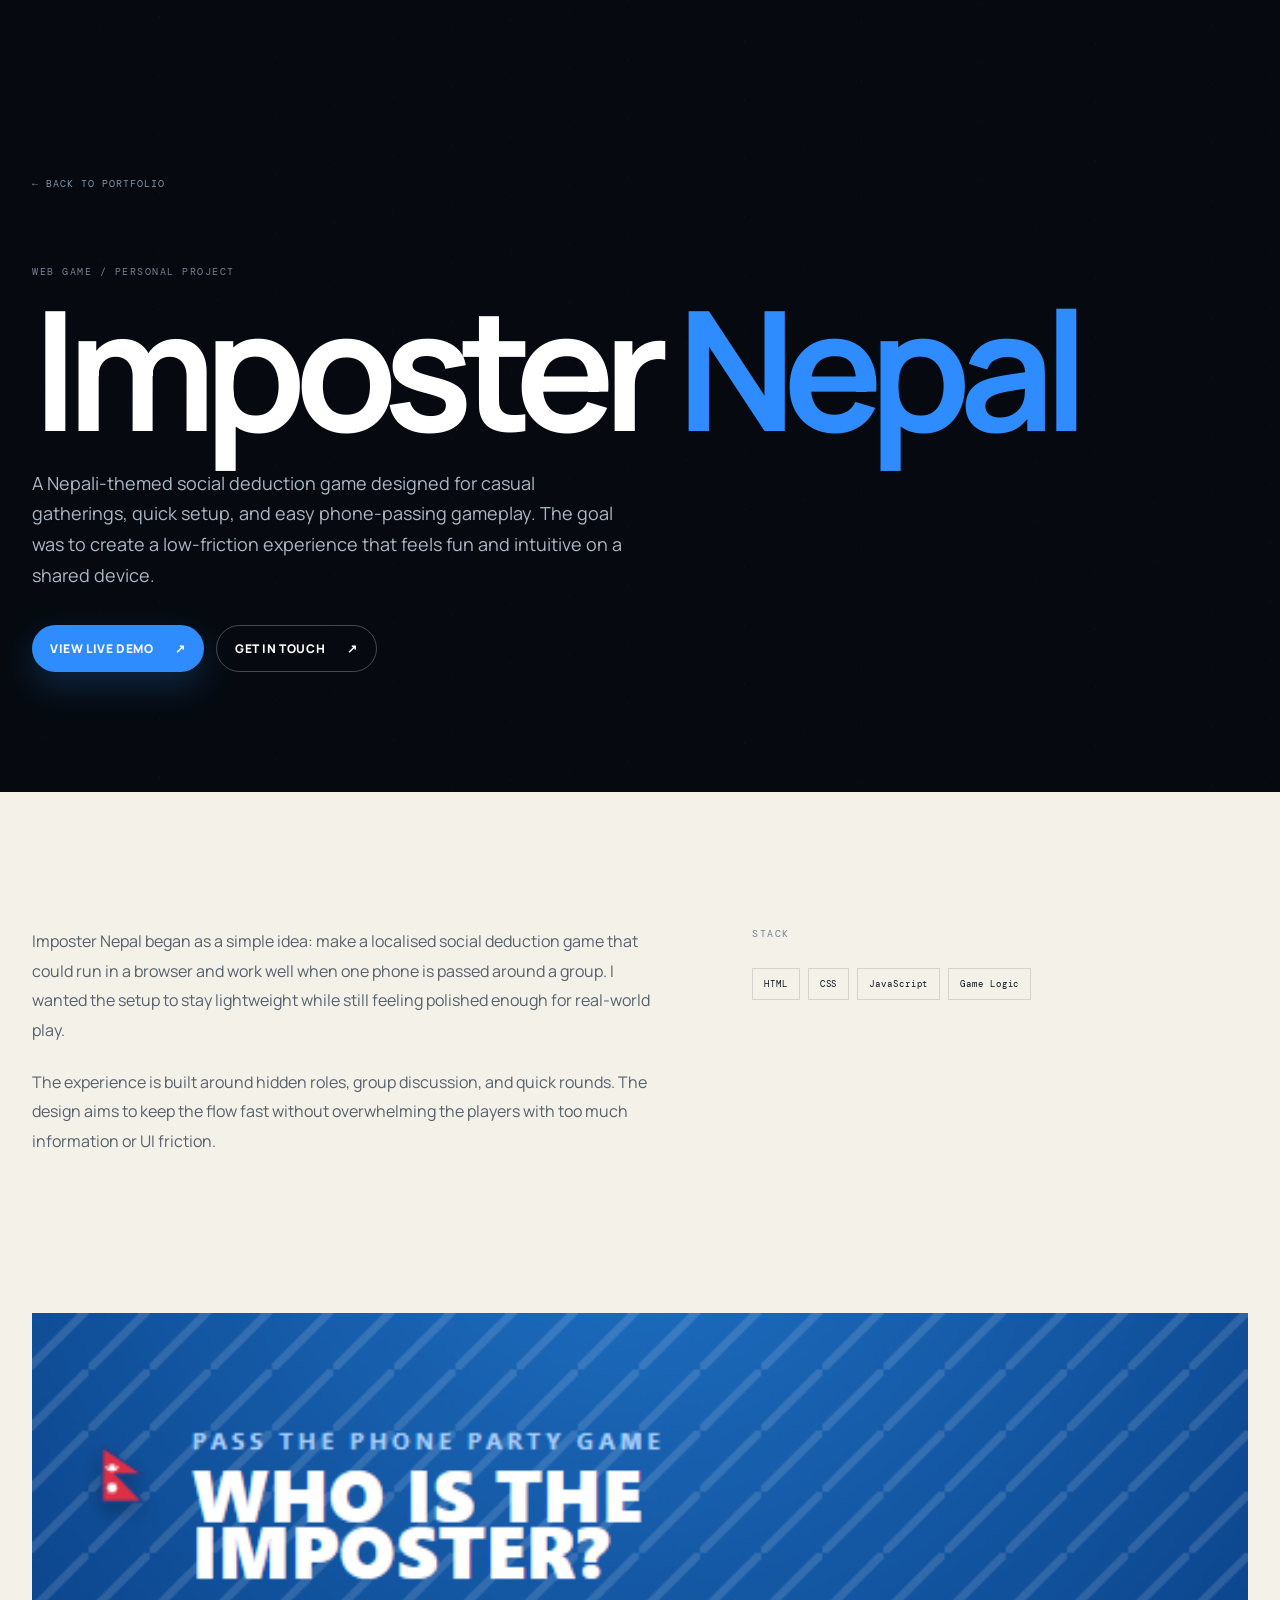
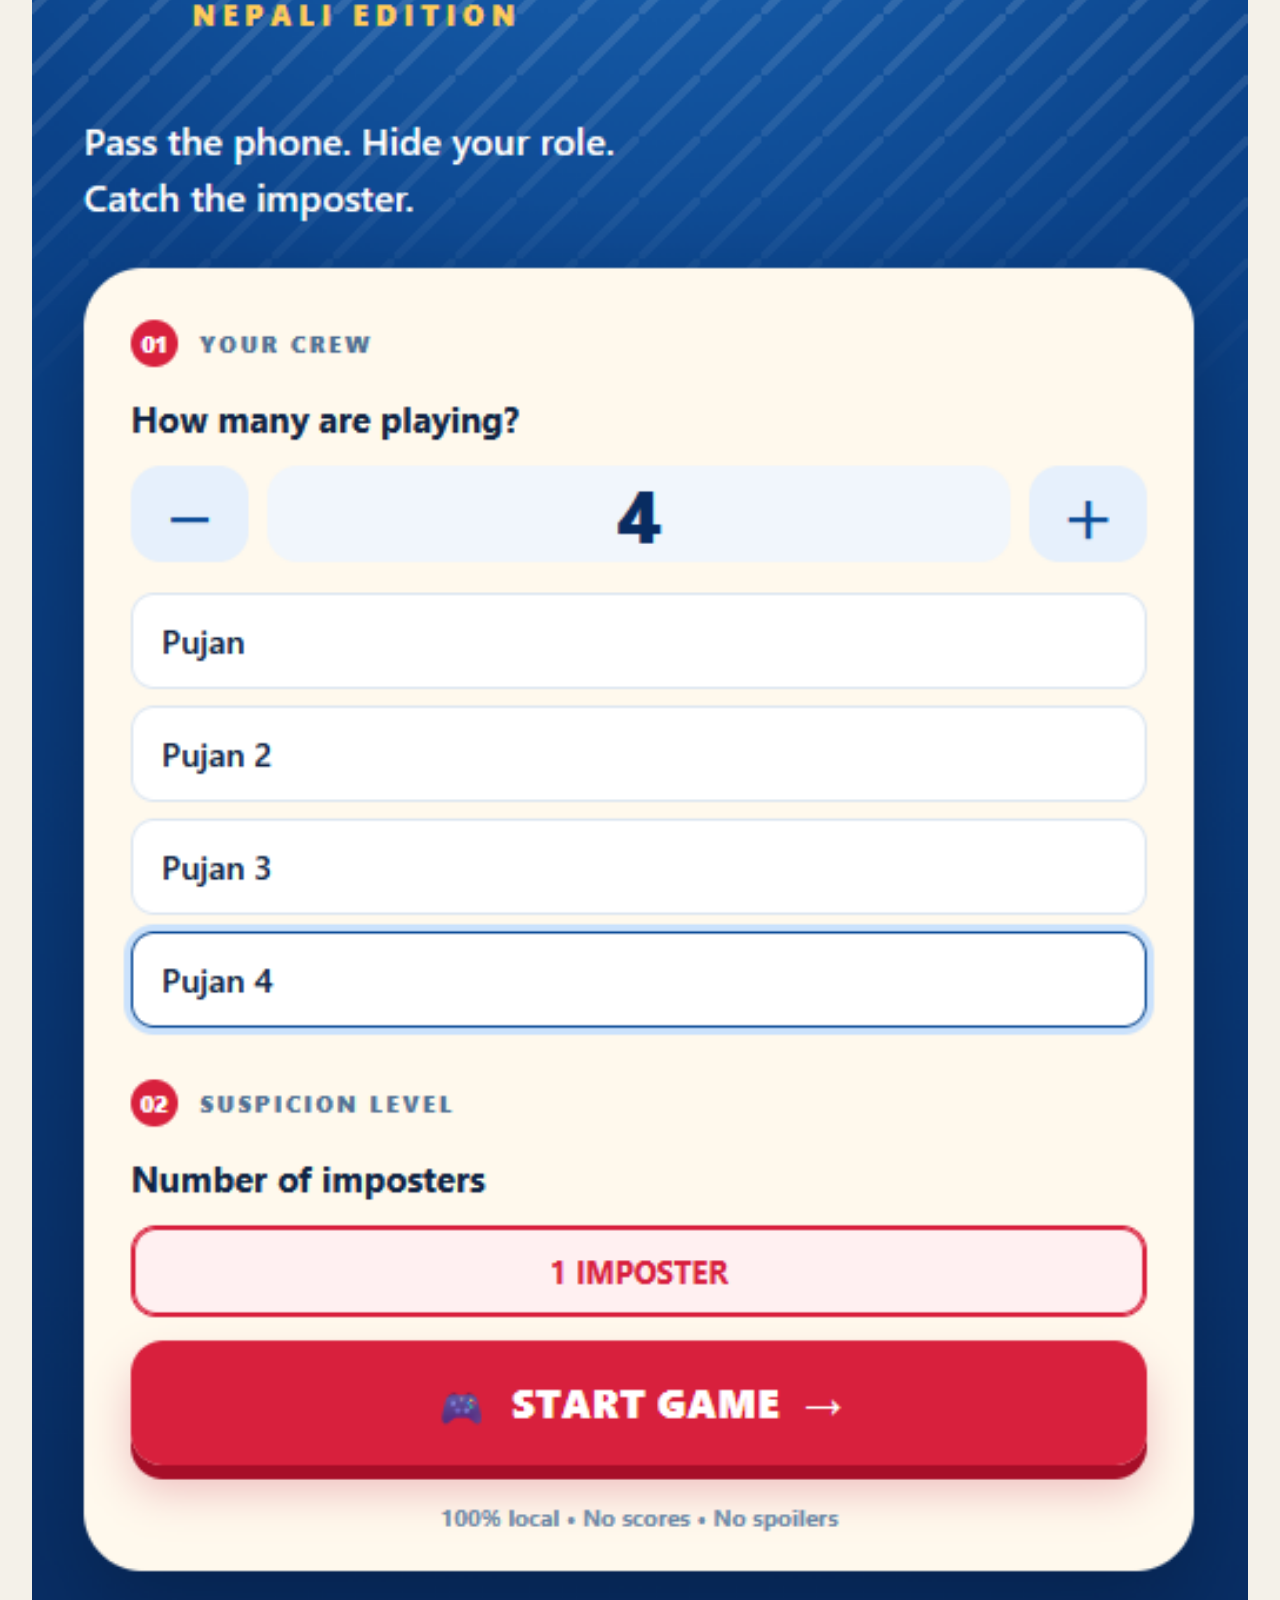
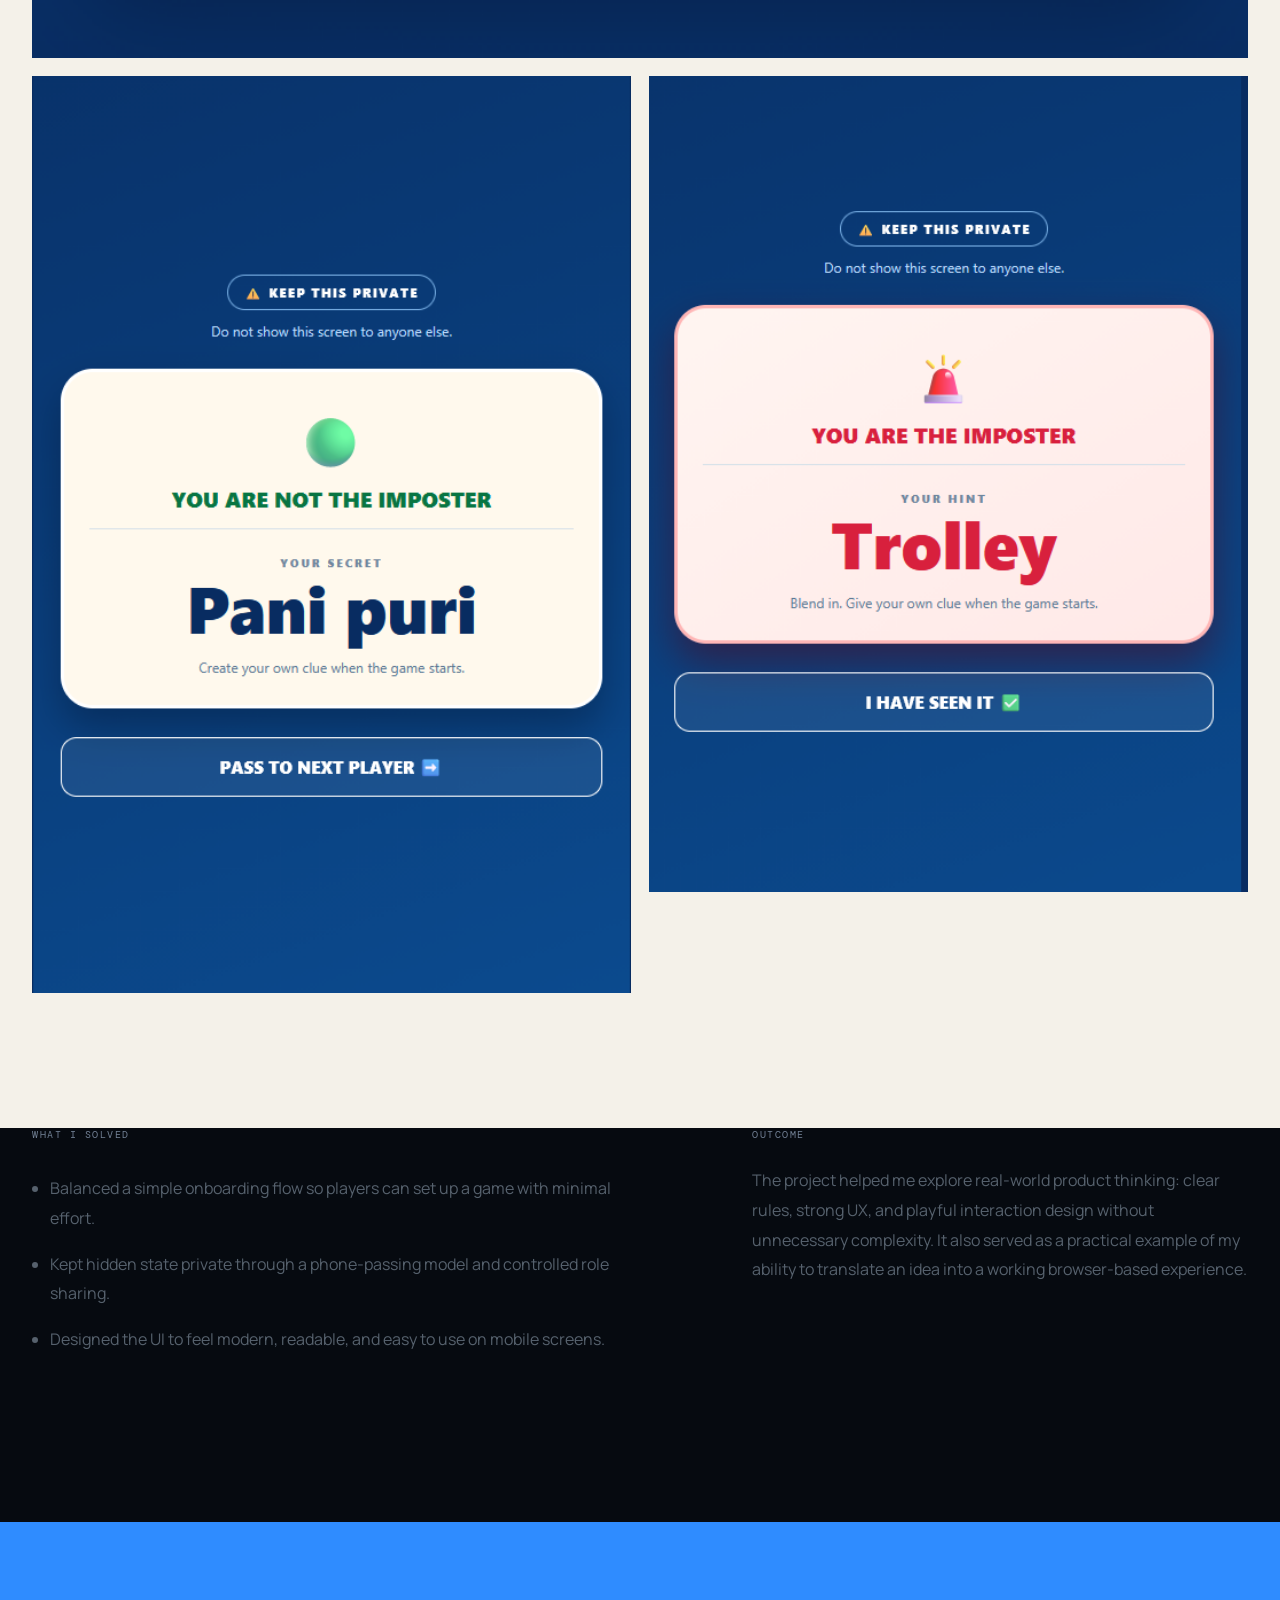
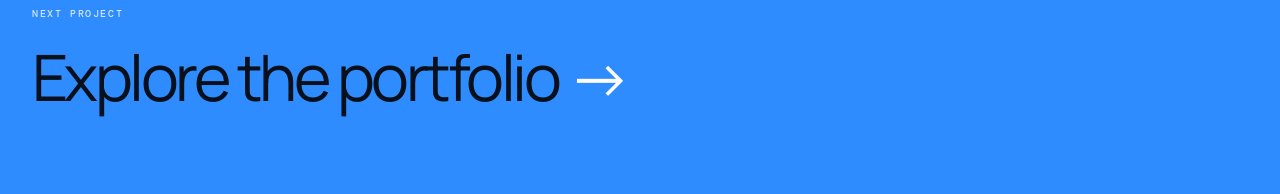
==== commit 5bec4e00: "Fix missing closing quote in image tag" ====
--- a/projects/imposter-nepal.html
+++ b/projects/imposter-nepal.html
@@ -41,7 +41,7 @@
         <div class="gallery-main"><img src="../assets/images/Game.png" alt="Imposter Nepal setup screen"></div>
         <div class="gallery-two">
           <img src="../assets/images/Game2.png" alt="Project atmosphere detail">
-          <img src="../assets/images/Game3.png alt="Project usage example">
+          <img src="../assets/images/Game3.png" alt="Project usage example">
         </div>
       </div>
     </section>
